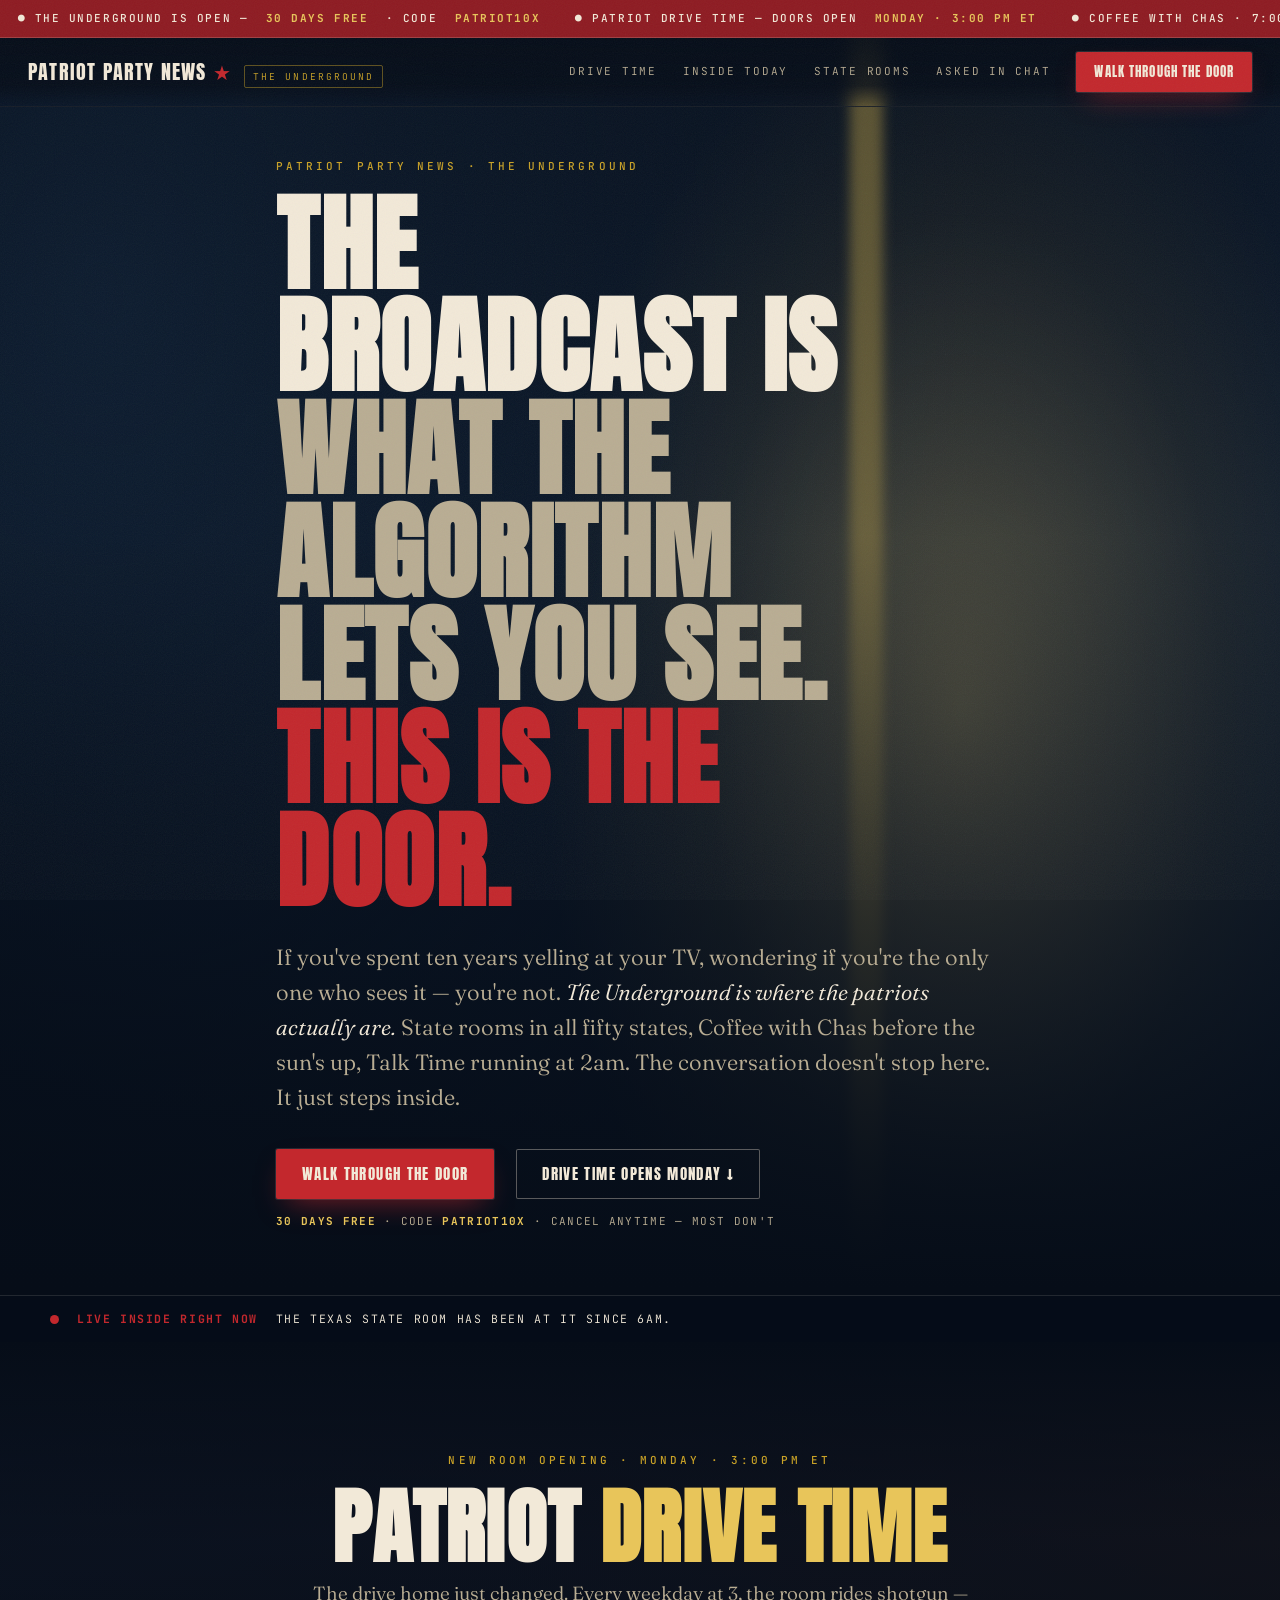
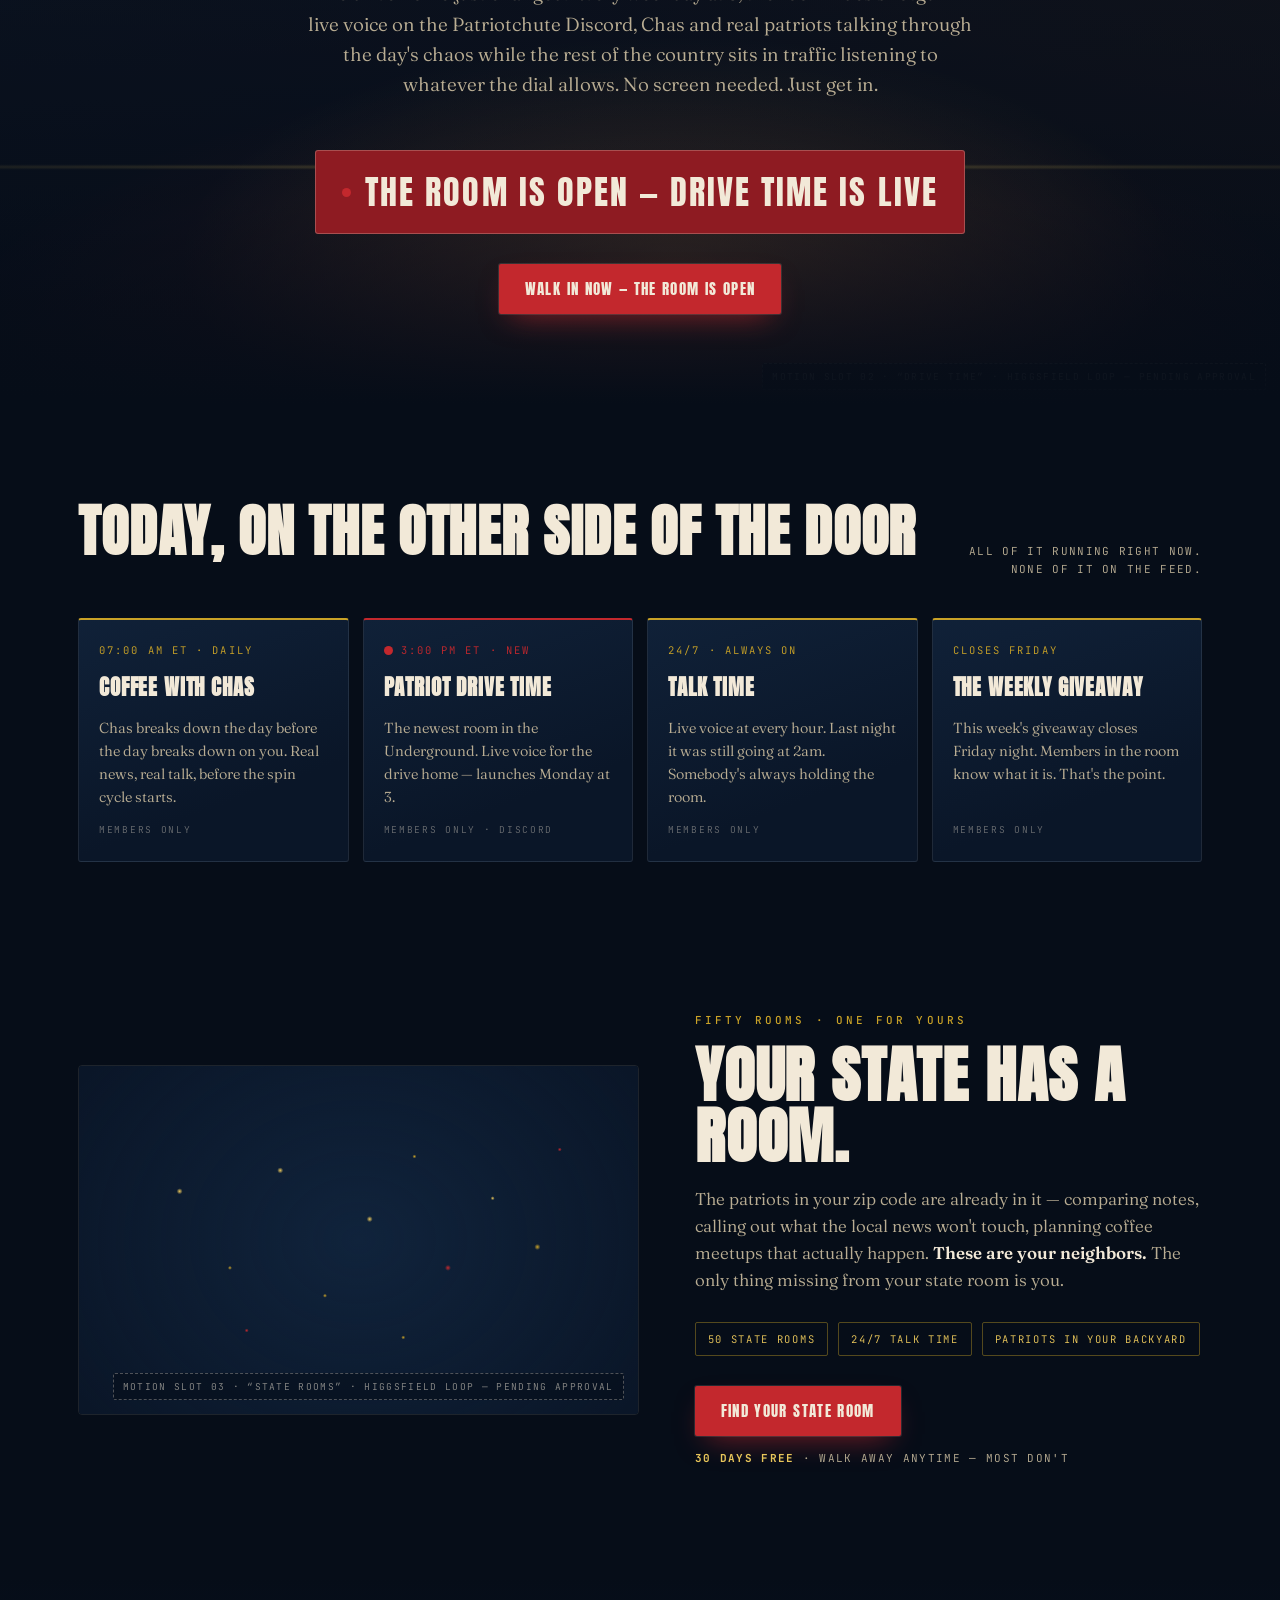
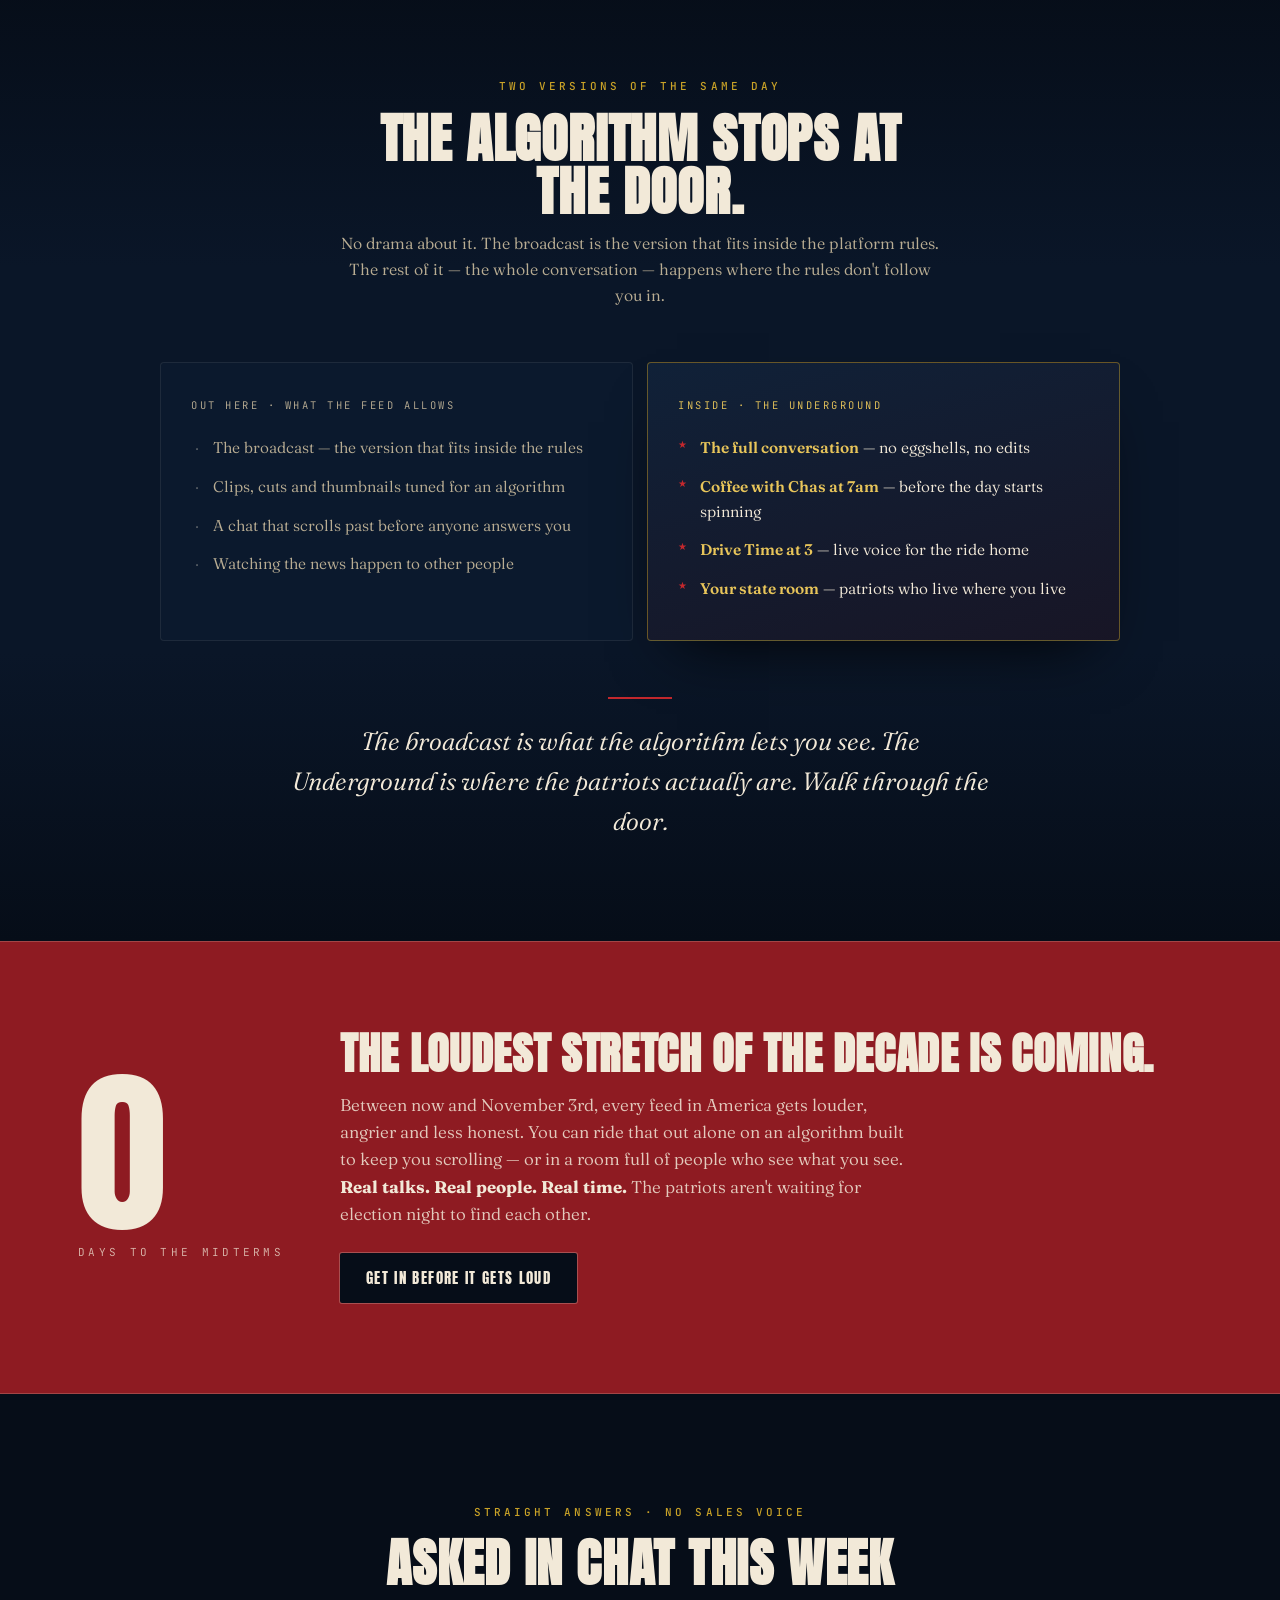
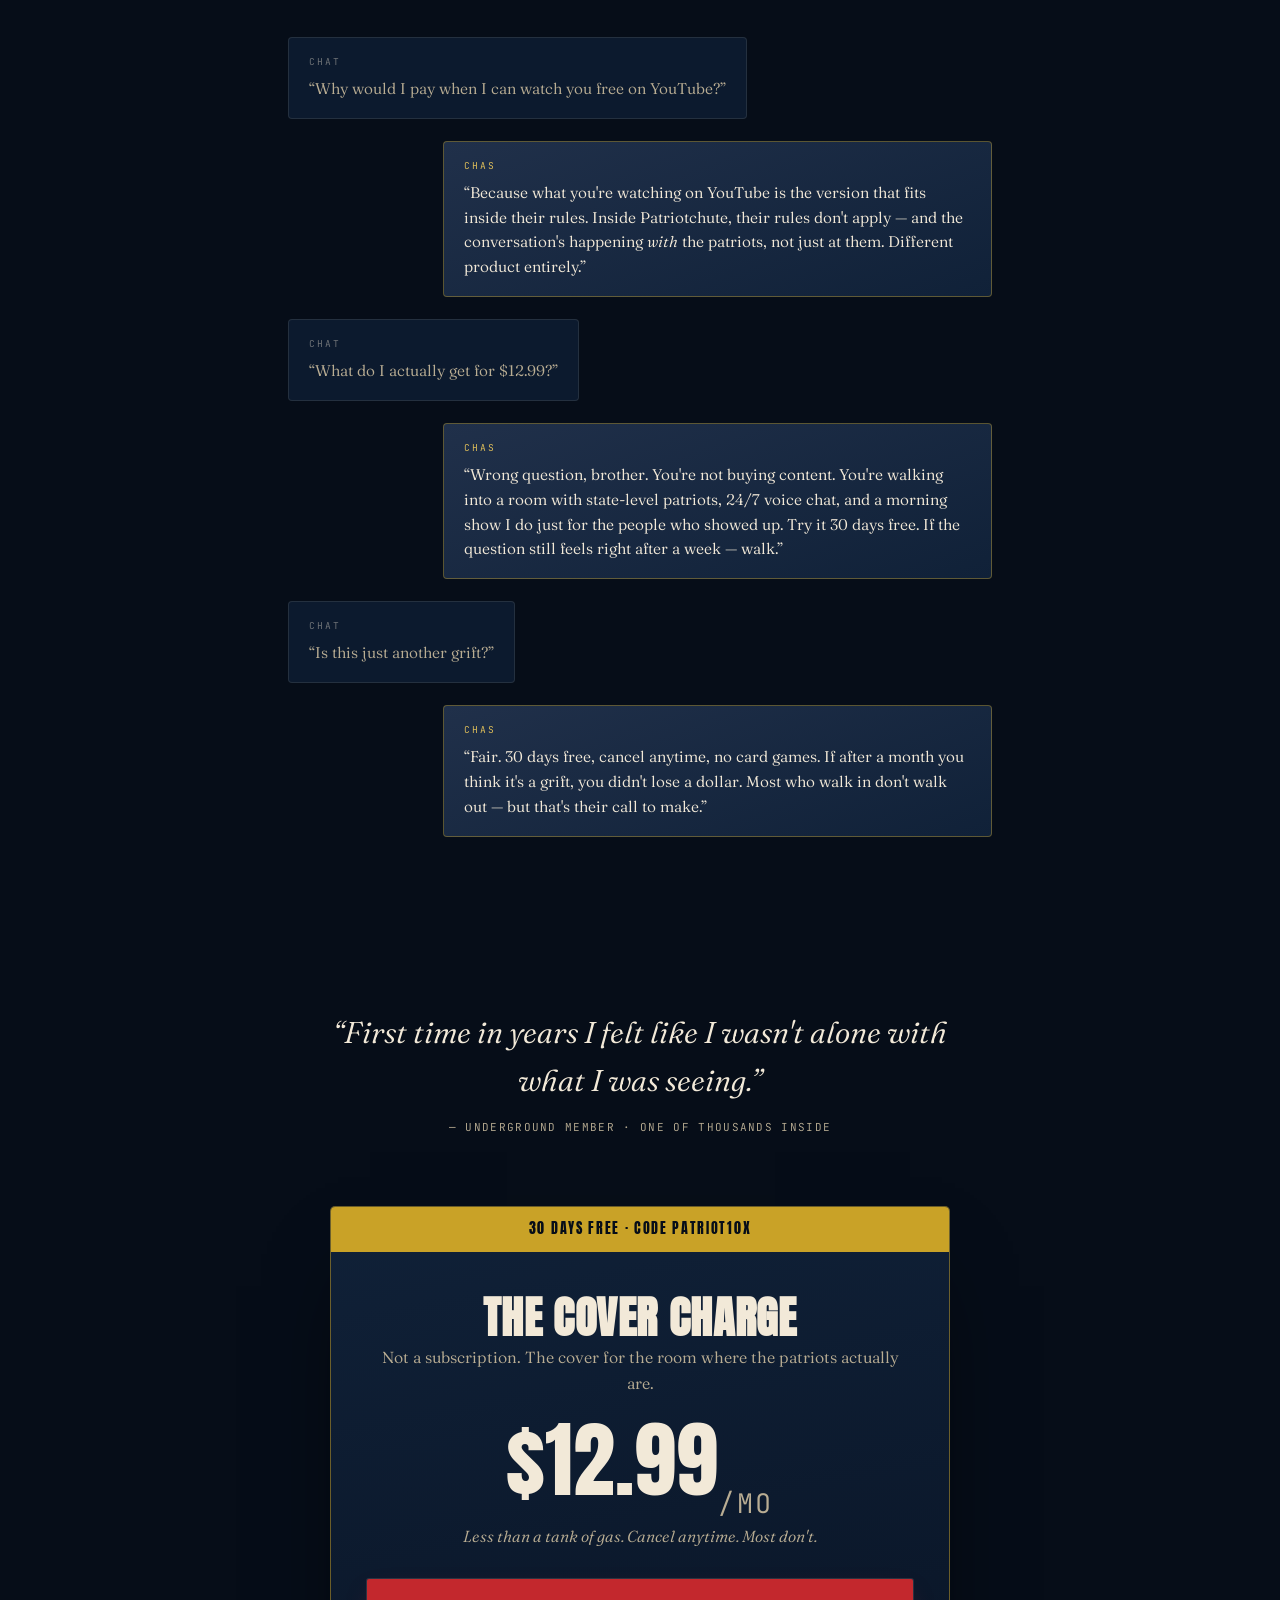
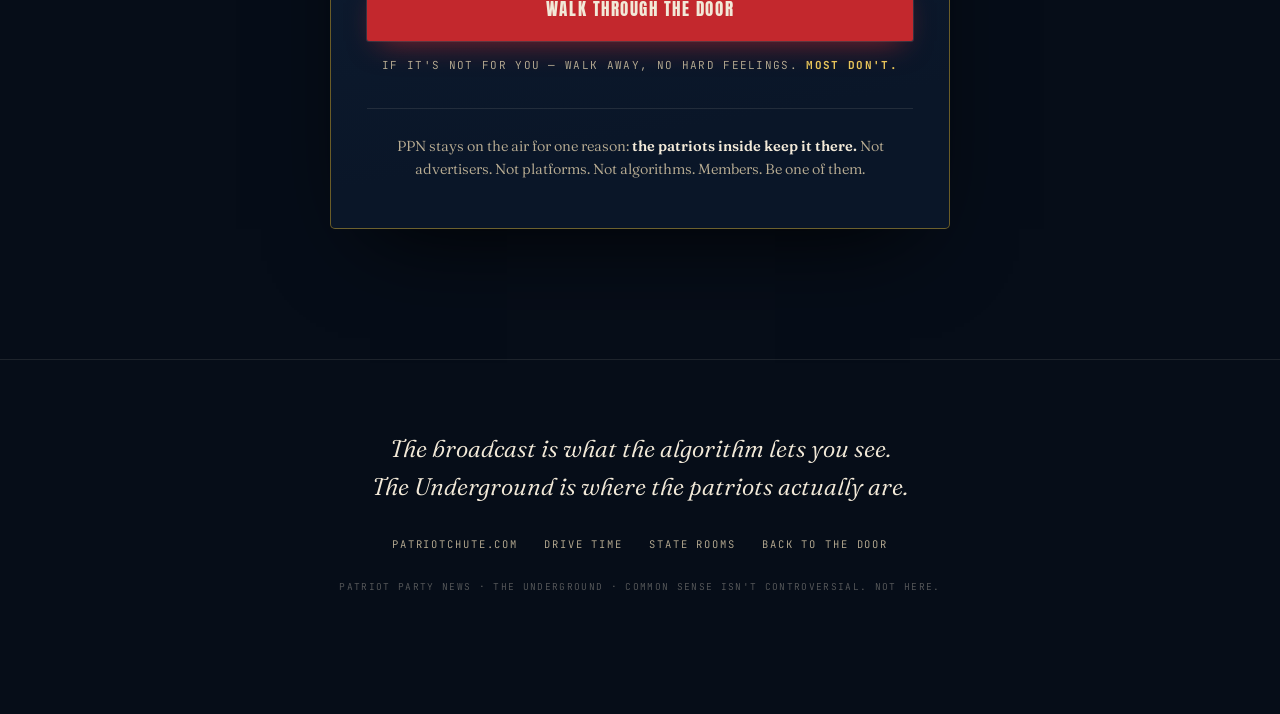
==== index.html @ 44561289 "Add Underground v2 mockup: conversion redesign, Drive Time countdown, motion slots - Single-file sit" ====
<!DOCTYPE html>
<html lang="en">
<head>
<meta charset="UTF-8">
<meta name="viewport" content="width=device-width, initial-scale=1.0">
<title>Patriot Party News — The Underground</title>
<meta name="description" content="The broadcast is what the algorithm lets you see. The Underground is where the patriots actually are. Walk through the door. 30 days free.">
<link rel="preconnect" href="https://fonts.googleapis.com">
<link rel="preconnect" href="https://fonts.gstatic.com" crossorigin>
<link href="https://fonts.googleapis.com/css2?family=Anton&family=Fraunces:ital,opsz,wght@0,9..144,300..700;1,9..144,300..700&family=JetBrains+Mono:wght@400;500;700&display=swap" rel="stylesheet">
<style>
  /* ══════════════════════════════════════════════════════════════
     PPN · THE UNDERGROUND · v2 mockup
     Design system: dark navy / cream / flag red / brass
     Type: Anton (display) · Fraunces (serif) · JetBrains Mono (wire)
     ══════════════════════════════════════════════════════════════ */
  :root{
    --navy-950:#060D18;
    --navy-900:#0A1628;
    --navy-800:#102138;
    --navy-700:#16304F;
    --cream:#F2E9D8;
    --cream-dim:#B9AD93;
    --red:#C3282D;
    --red-deep:#8E1B22;
    --brass:#C9A227;
    --brass-bright:#E8C55A;
    --wire-h: 38px;
  }
  *{margin:0;padding:0;box-sizing:border-box}
  html{scroll-behavior:smooth}
  body{
    background:var(--navy-950);
    color:var(--cream);
    font-family:'Fraunces',Georgia,serif;
    font-weight:340;
    line-height:1.6;
    overflow-x:hidden;
  }
  ::selection{background:var(--red);color:var(--cream)}
  img,video{max-width:100%;display:block}
  a{color:inherit}

  /* film grain over everything */
  body::after{
    content:"";position:fixed;inset:0;pointer-events:none;z-index:9000;opacity:.05;
    background-image:url("data:image/svg+xml,%3Csvg xmlns='http://www.w3.org/2000/svg' width='160' height='160'%3E%3Cfilter id='n'%3E%3CfeTurbulence type='fractalNoise' baseFrequency='0.9' numOctaves='2'/%3E%3C/filter%3E%3Crect width='160' height='160' filter='url(%23n)' opacity='1'/%3E%3C/svg%3E");
  }

  /* ── wire ticker ─────────────────────────────────────────────── */
  .wire{
    position:fixed;top:0;left:0;right:0;height:var(--wire-h);z-index:1000;
    background:var(--red-deep);border-bottom:1px solid rgba(242,233,216,.18);
    display:flex;align-items:center;overflow:hidden;
  }
  .wire__track{
    display:flex;gap:0;white-space:nowrap;
    animation:wire 46s linear infinite;
    font-family:'JetBrains Mono',monospace;font-size:11px;font-weight:500;
    letter-spacing:.14em;text-transform:uppercase;color:var(--cream);
  }
  .wire__track span{padding:0 1.6em;display:inline-flex;align-items:center;gap:1.6em}
  .wire__track b{color:var(--brass-bright);font-weight:700}
  @keyframes wire{from{transform:translateX(0)}to{transform:translateX(-50%)}}

  /* ── header ──────────────────────────────────────────────────── */
  header{
    position:fixed;top:var(--wire-h);left:0;right:0;z-index:990;
    display:flex;align-items:center;justify-content:space-between;
    padding:14px 28px;
    background:linear-gradient(rgba(6,13,24,.92),rgba(6,13,24,.78) 70%,transparent);
    backdrop-filter:blur(6px);-webkit-backdrop-filter:blur(6px);
    border-bottom:1px solid rgba(242,233,216,.07);
  }
  .brand{display:flex;align-items:baseline;gap:12px;text-decoration:none}
  .brand__name{font-family:'Anton',sans-serif;font-size:20px;letter-spacing:.06em;color:var(--cream)}
  .brand__name .star{color:var(--red)}
  .brand__tag{
    font-family:'JetBrains Mono',monospace;font-size:9.5px;letter-spacing:.22em;
    color:var(--brass);text-transform:uppercase;border:1px solid rgba(201,162,39,.45);
    padding:3px 8px;border-radius:2px;
  }
  nav{display:flex;align-items:center;gap:26px}
  nav .navlink{
    font-family:'JetBrains Mono',monospace;font-size:11px;letter-spacing:.16em;
    text-transform:uppercase;color:var(--cream-dim);text-decoration:none;transition:color .2s;
  }
  nav .navlink:hover{color:var(--cream)}
  .btn{
    display:inline-block;text-decoration:none;text-align:center;cursor:pointer;border:0;
    font-family:'Anton',sans-serif;letter-spacing:.09em;text-transform:uppercase;
    background:var(--red);color:var(--cream);
    padding:13px 26px;font-size:15px;border-radius:2px;
    box-shadow:0 0 0 1px rgba(242,233,216,.12), 0 12px 30px -12px rgba(195,40,45,.7);
    transition:transform .18s ease, background .18s ease;
  }
  .btn:hover{transform:translateY(-2px);background:#D5343A}
  .btn--sm{padding:10px 18px;font-size:12.5px}
  .btn--ghost{
    background:transparent;color:var(--cream);
    box-shadow:inset 0 0 0 1px rgba(242,233,216,.35);
  }
  .btn--ghost:hover{background:rgba(242,233,216,.08)}
  @media(max-width:820px){ nav .navlink{display:none} }

  /* ── shared layout ───────────────────────────────────────────── */
  .shell{max-width:1180px;margin:0 auto;padding:0 28px}
  section{position:relative}
  .eyebrow{
    font-family:'JetBrains Mono',monospace;font-size:11px;font-weight:500;
    letter-spacing:.28em;text-transform:uppercase;color:var(--brass);
  }
  .display{
    font-family:'Anton',sans-serif;text-transform:uppercase;line-height:.98;
    letter-spacing:.015em;color:var(--cream);
  }
  .serif-lede{
    font-family:'Fraunces',serif;font-weight:340;color:var(--cream-dim);
  }
  .microline{
    font-family:'JetBrains Mono',monospace;font-size:11px;letter-spacing:.12em;
    text-transform:uppercase;color:var(--cream-dim);
  }
  .microline b{color:var(--brass-bright);font-weight:700}

  .reveal{opacity:0;transform:translateY(26px);transition:opacity .7s ease,transform .7s ease}
  .reveal.is-in{opacity:1;transform:none}

  /* ── motion slots (Higgsfield loops drop in here) ────────────── */
  .motion{
    position:absolute;inset:0;overflow:hidden;background:var(--navy-900);
  }
  .motion__badge{
    position:absolute;right:14px;bottom:14px;z-index:5;
    font-family:'JetBrains Mono',monospace;font-size:9.5px;letter-spacing:.14em;
    text-transform:uppercase;color:rgba(242,233,216,.55);
    border:1px dashed rgba(242,233,216,.3);border-radius:2px;
    padding:5px 9px;background:rgba(6,13,24,.55);
  }
  /* slot 01 — "the door": warm light bleeding through dark */
  .motion--door::before{
    content:"";position:absolute;inset:-20%;
    background:
      radial-gradient(38% 62% at 68% 52%, rgba(232,197,90,.34), transparent 62%),
      radial-gradient(24% 44% at 68% 52%, rgba(242,233,216,.20), transparent 60%),
      radial-gradient(70% 90% at 20% 30%, rgba(22,48,79,.75), transparent 70%),
      linear-gradient(115deg, var(--navy-950) 30%, var(--navy-800) 75%);
    animation:doorGlow 9s ease-in-out infinite alternate;
  }
  .motion--door::after{
    content:"";position:absolute;top:-6%;bottom:-6%;left:66.4%;width:2.6%;
    background:linear-gradient(rgba(232,197,90,.85),rgba(232,197,90,.25) 70%,transparent);
    filter:blur(6px);
    animation:doorSliver 9s ease-in-out infinite alternate;
  }
  @keyframes doorGlow{from{transform:scale(1) translateX(0);opacity:.9}to{transform:scale(1.06) translateX(-1.5%);opacity:1}}
  @keyframes doorSliver{from{opacity:.55}to{opacity:.95}}

  /* slot 02 — "drive time": sunset highway streaks */
  .motion--drive::before{
    content:"";position:absolute;inset:-20%;
    background:
      radial-gradient(60% 50% at 50% 82%, rgba(195,40,45,.30), transparent 65%),
      radial-gradient(46% 40% at 52% 70%, rgba(232,197,90,.30), transparent 60%),
      linear-gradient(rgba(6,13,24,.2), var(--navy-950) 85%),
      linear-gradient(100deg,#1A2740, #223 46%, #402A22 100%);
    animation:driveGlow 11s ease-in-out infinite alternate;
  }
  .motion--drive::after{
    content:"";position:absolute;left:-30%;right:-30%;top:64%;height:2px;
    background:linear-gradient(90deg,transparent,rgba(232,197,90,.85),transparent);
    filter:blur(1px);
    animation:driveLine 5.5s linear infinite;
  }
  @keyframes driveGlow{from{transform:translateX(0)}to{transform:translateX(-2.5%)}}
  @keyframes driveLine{from{transform:translateX(-18%);opacity:.15}45%{opacity:.9}to{transform:translateX(18%);opacity:.15}}

  /* slot 03 — "state rooms": ember map field */
  .motion--map::before{
    content:"";position:absolute;inset:0;
    background:
      radial-gradient(3px 3px at 18% 36%, var(--brass-bright), transparent),
      radial-gradient(2px 2px at 27% 58%, var(--brass), transparent),
      radial-gradient(3px 3px at 36% 30%, var(--brass-bright), transparent),
      radial-gradient(2px 2px at 44% 66%, var(--brass), transparent),
      radial-gradient(3px 3px at 52% 44%, var(--brass-bright), transparent),
      radial-gradient(2px 2px at 60% 26%, var(--brass), transparent),
      radial-gradient(3px 3px at 66% 58%, var(--red), transparent),
      radial-gradient(2px 2px at 74% 38%, var(--brass-bright), transparent),
      radial-gradient(3px 3px at 82% 52%, var(--brass), transparent),
      radial-gradient(2px 2px at 30% 76%, var(--red), transparent),
      radial-gradient(2px 2px at 58% 78%, var(--brass), transparent),
      radial-gradient(2px 2px at 86% 24%, var(--red), transparent),
      radial-gradient(60% 80% at 50% 50%, rgba(22,48,79,.5), transparent),
      var(--navy-900);
    animation:emberPulse 6s ease-in-out infinite alternate;
  }
  @keyframes emberPulse{from{opacity:.65;transform:scale(1)}to{opacity:1;transform:scale(1.025)}}

  /*  When the Higgsfield loops are approved & generated, drop them in as:
      <video class="motion__video" autoplay muted loop playsinline
             poster="assets/slot-01-poster.jpg" src="assets/slot-01-door.mp4"></video>
      inside the .motion element — the CSS below makes it cover the slot.   */
  .motion__video{position:absolute;inset:0;width:100%;height:100%;object-fit:cover}

  /* ── hero ────────────────────────────────────────────────────── */
  .hero{
    min-height:100svh;display:flex;flex-direction:column;justify-content:flex-end;
    padding-top:calc(var(--wire-h) + 120px);
  }
  .hero .motion{z-index:0}
  .hero__scrim{
    position:absolute;inset:0;z-index:1;
    background:linear-gradient(rgba(6,13,24,.55), rgba(6,13,24,.35) 40%, var(--navy-950) 96%);
  }
  .hero__content{position:relative;z-index:2;padding-bottom:64px}
  .hero h1{font-size:clamp(44px, 8.2vw, 118px);max-width:12ch}
  .hero h1 .dim{color:var(--cream-dim)}
  .hero h1 .red{color:var(--red)}
  .hero__lede{font-size:clamp(17px,2vw,22px);max-width:52ch;margin:26px 0 34px}
  .hero__lede em{color:var(--cream);font-style:italic}
  .hero__cta{display:flex;align-items:center;gap:22px;flex-wrap:wrap}
  .hero__walkaway{margin-top:14px}

  .liveblock{
    position:relative;z-index:2;border-top:1px solid rgba(242,233,216,.12);
    background:rgba(6,13,24,.6);
  }
  .liveblock__inner{
    display:flex;align-items:center;gap:18px;padding:14px 0;
    font-family:'JetBrains Mono',monospace;font-size:11.5px;letter-spacing:.14em;text-transform:uppercase;
  }
  .livedot{width:9px;height:9px;border-radius:50%;background:var(--red);box-shadow:0 0 0 0 rgba(195,40,45,.6);animation:pulse 1.8s infinite}
  @keyframes pulse{0%{box-shadow:0 0 0 0 rgba(195,40,45,.55)}70%{box-shadow:0 0 0 11px rgba(195,40,45,0)}100%{box-shadow:0 0 0 0 rgba(195,40,45,0)}}
  .liveblock__label{color:var(--red);font-weight:700}
  #live-rotator{color:var(--cream);transition:opacity .4s}

  /* ── drive time launch ───────────────────────────────────────── */
  .drive{padding:110px 0 90px;overflow:hidden}
  .drive .motion{opacity:.6}
  .drive__scrim{position:absolute;inset:0;background:linear-gradient(var(--navy-950), rgba(6,13,24,.25) 30%, rgba(6,13,24,.25) 70%, var(--navy-950))}
  .drive__inner{position:relative;z-index:2;text-align:center}
  .drive h2{font-size:clamp(40px,6.4vw,86px);margin:18px 0 10px}
  .drive h2 .brass{color:var(--brass-bright)}
  .drive__lede{max-width:56ch;margin:0 auto 44px;font-size:clamp(16px,1.8vw,19px)}
  .countdown{display:flex;justify-content:center;gap:clamp(10px,2.4vw,26px);margin-bottom:16px}
  .countdown__cell{
    min-width:clamp(74px,11vw,132px);padding:18px 8px 14px;border-radius:3px;
    background:rgba(16,33,56,.72);border:1px solid rgba(201,162,39,.28);
    box-shadow:0 18px 40px -18px rgba(0,0,0,.8);
  }
  .countdown__num{
    font-family:'Anton',sans-serif;font-size:clamp(34px,5.6vw,66px);line-height:1;color:var(--cream);
    font-variant-numeric:tabular-nums;
  }
  .countdown__unit{margin-top:8px;font-family:'JetBrains Mono',monospace;font-size:10px;letter-spacing:.26em;text-transform:uppercase;color:var(--brass)}
  .drive__doorline{margin:18px 0 30px}
  .drive--live .countdown, .drive--live .drive__doorline{display:none}
  .drive__livebanner{display:none}
  .drive--live .drive__livebanner{
    display:inline-flex;align-items:center;gap:14px;margin:6px 0 30px;
    font-family:'Anton',sans-serif;font-size:clamp(22px,3vw,34px);letter-spacing:.06em;text-transform:uppercase;
    color:var(--cream);background:var(--red-deep);border:1px solid rgba(242,233,216,.25);
    padding:14px 26px;border-radius:3px;
  }

  /* ── inside tonight / program wire ───────────────────────────── */
  .inside{padding:100px 0 40px}
  .sectionhead{display:flex;align-items:baseline;justify-content:space-between;gap:20px;margin-bottom:40px;flex-wrap:wrap}
  .sectionhead h2{font-size:clamp(30px,4.6vw,56px)}
  .sectionhead .microline{max-width:34ch;text-align:right}
  .cards{display:grid;grid-template-columns:repeat(4,1fr);gap:14px}
  @media(max-width:960px){.cards{grid-template-columns:repeat(2,1fr)}}
  @media(max-width:560px){.cards{grid-template-columns:1fr}}
  .card{
    background:linear-gradient(160deg, var(--navy-800), var(--navy-900) 70%);
    border:1px solid rgba(242,233,216,.09);border-top:2px solid var(--brass);
    border-radius:3px;padding:22px 20px 24px;display:flex;flex-direction:column;gap:12px;
    transition:transform .2s ease, border-color .2s ease;
  }
  .card:hover{transform:translateY(-4px);border-color:rgba(201,162,39,.5)}
  .card--live{border-top-color:var(--red)}
  .card__time{font-family:'JetBrains Mono',monospace;font-size:10.5px;letter-spacing:.2em;text-transform:uppercase;color:var(--brass);display:flex;align-items:center;gap:8px}
  .card--live .card__time{color:var(--red)}
  .card__title{font-family:'Anton',sans-serif;font-size:21px;letter-spacing:.04em;text-transform:uppercase}
  .card__copy{font-size:14.5px;color:var(--cream-dim);flex:1}
  .card__tag{font-family:'JetBrains Mono',monospace;font-size:9.5px;letter-spacing:.18em;text-transform:uppercase;color:rgba(242,233,216,.4)}

  /* ── state rooms ─────────────────────────────────────────────── */
  .states{padding:110px 0}
  .states__grid{display:grid;grid-template-columns:1.05fr .95fr;gap:56px;align-items:center}
  @media(max-width:900px){.states__grid{grid-template-columns:1fr}}
  .states__visual{position:relative;aspect-ratio:16/10;border-radius:4px;overflow:hidden;border:1px solid rgba(242,233,216,.1)}
  .states h2{font-size:clamp(34px,5vw,62px);margin:16px 0 18px}
  .states__copy{color:var(--cream-dim);font-size:17px;max-width:46ch}
  .states__copy strong{color:var(--cream);font-weight:600}
  .chips{display:flex;gap:10px;flex-wrap:wrap;margin:28px 0 30px}
  .chip{
    font-family:'JetBrains Mono',monospace;font-size:10.5px;letter-spacing:.16em;text-transform:uppercase;
    color:var(--brass-bright);border:1px solid rgba(201,162,39,.4);border-radius:2px;padding:8px 12px;
  }

  /* ── algorithm split ─────────────────────────────────────────── */
  .algo{padding:100px 0;background:linear-gradient(var(--navy-950), var(--navy-900) 30%, var(--navy-900) 70%, var(--navy-950))}
  .algo__intro{text-align:center;max-width:60ch;margin:0 auto 54px}
  .algo__intro h2{font-size:clamp(30px,4.6vw,54px);margin:16px 0 14px}
  .split{display:grid;grid-template-columns:1fr 1fr;gap:14px;max-width:960px;margin:0 auto}
  @media(max-width:760px){.split{grid-template-columns:1fr}}
  .split__col{border-radius:4px;padding:34px 30px 38px}
  .split__col--out{background:rgba(16,33,56,.35);border:1px solid rgba(242,233,216,.08)}
  .split__col--in{background:linear-gradient(165deg, var(--navy-800), #1A1220 130%);border:1px solid rgba(201,162,39,.45);box-shadow:0 30px 60px -30px rgba(0,0,0,.9)}
  .split__label{font-family:'JetBrains Mono',monospace;font-size:10.5px;letter-spacing:.24em;text-transform:uppercase;margin-bottom:22px}
  .split__col--out .split__label{color:var(--cream-dim)}
  .split__col--in .split__label{color:var(--brass-bright)}
  .split ul{list-style:none;display:flex;flex-direction:column;gap:14px}
  .split li{padding-left:22px;position:relative;font-size:15.5px}
  .split__col--out li{color:var(--cream-dim)}
  .split__col--out li::before{content:"·";position:absolute;left:4px;color:rgba(242,233,216,.35)}
  .split__col--in li{color:var(--cream)}
  .split__col--in li::before{content:"★";position:absolute;left:0;top:1px;font-size:10px;color:var(--red)}
  .split__col--in li b{color:var(--brass-bright);font-weight:600}
  .algo__master{
    text-align:center;margin:56px auto 0;max-width:44ch;
    font-family:'Fraunces',serif;font-style:italic;font-size:clamp(19px,2.4vw,25px);color:var(--cream);
  }
  .algo__master .rule{display:block;width:64px;height:2px;background:var(--red);margin:0 auto 22px}

  /* ── midterms band ───────────────────────────────────────────── */
  .midterms{
    padding:90px 0;background:var(--red-deep);
    border-top:1px solid rgba(242,233,216,.2);border-bottom:1px solid rgba(242,233,216,.2);
  }
  .midterms__grid{display:grid;grid-template-columns:auto 1fr;gap:56px;align-items:center}
  @media(max-width:820px){.midterms__grid{grid-template-columns:1fr;gap:30px}}
  .midterms__num{font-family:'Anton',sans-serif;font-size:clamp(90px,14vw,190px);line-height:.9;color:var(--cream)}
  .midterms__numlabel{font-family:'JetBrains Mono',monospace;font-size:11px;letter-spacing:.3em;text-transform:uppercase;color:rgba(242,233,216,.75);margin-top:10px}
  .midterms h2{font-size:clamp(26px,3.6vw,44px);margin-bottom:16px}
  .midterms p{color:rgba(242,233,216,.85);max-width:52ch;font-size:17px}
  .midterms p strong{color:var(--cream)}
  .midterms .btn{background:var(--navy-950);box-shadow:0 0 0 1px rgba(242,233,216,.25);margin-top:26px}
  .midterms .btn:hover{background:var(--navy-800)}

  /* ── chat objections ─────────────────────────────────────────── */
  .chat{padding:110px 0 90px}
  .chat__wrap{max-width:760px;margin:0 auto}
  .chat__head{text-align:center;margin-bottom:48px}
  .chat__head h2{font-size:clamp(30px,4.4vw,52px);margin-top:16px}
  .msg{display:flex;margin-bottom:22px}
  .msg--q{justify-content:flex-start}
  .msg--a{justify-content:flex-end}
  .msg__bubble{max-width:78%;padding:16px 20px;border-radius:4px;font-size:15.5px}
  .msg--q .msg__bubble{background:rgba(16,33,56,.7);border:1px solid rgba(242,233,216,.1);color:var(--cream-dim)}
  .msg--a .msg__bubble{background:linear-gradient(160deg,#20304A,var(--navy-800));border:1px solid rgba(201,162,39,.4);color:var(--cream)}
  .msg__who{font-family:'JetBrains Mono',monospace;font-size:9.5px;letter-spacing:.2em;text-transform:uppercase;margin-bottom:8px;display:block}
  .msg--q .msg__who{color:rgba(242,233,216,.45)}
  .msg--a .msg__who{color:var(--brass-bright)}

  /* ── close / cover charge ────────────────────────────────────── */
  .close{padding:60px 0 130px;text-align:center}
  .close__quote{
    font-family:'Fraunces',serif;font-style:italic;font-size:clamp(20px,2.8vw,30px);
    max-width:34ch;margin:0 auto 14px;color:var(--cream);
  }
  .close__attr{margin-bottom:70px;color:var(--cream-dim)}
  .pricecard{
    max-width:620px;margin:0 auto;border-radius:5px;overflow:hidden;
    background:linear-gradient(170deg, var(--navy-800), var(--navy-900) 80%);
    border:1px solid rgba(201,162,39,.5);box-shadow:0 40px 90px -40px rgba(0,0,0,.95);
  }
  .pricecard__banner{
    background:var(--brass);color:var(--navy-950);
    font-family:'Anton',sans-serif;letter-spacing:.12em;text-transform:uppercase;font-size:14px;
    padding:11px;
  }
  .pricecard__body{padding:44px 36px 46px}
  .pricecard h2{font-size:clamp(28px,4vw,44px);margin-bottom:6px}
  .pricecard__price{font-family:'Anton',sans-serif;font-size:clamp(52px,7vw,84px);line-height:1;color:var(--cream);margin:22px 0 6px}
  .pricecard__price sub{font-size:.32em;color:var(--cream-dim);font-family:'JetBrains Mono',monospace;letter-spacing:.1em}
  .pricecard__gas{color:var(--cream-dim);font-style:italic;margin-bottom:30px}
  .pricecard .btn{width:100%;font-size:17px;padding:17px}
  .pricecard__walkaway{margin-top:16px}
  .pricecard__powered{margin-top:34px;padding-top:26px;border-top:1px solid rgba(242,233,216,.1);color:var(--cream-dim);font-size:14.5px}
  .pricecard__powered b{color:var(--cream);font-weight:600}

  /* ── footer ──────────────────────────────────────────────────── */
  footer{border-top:1px solid rgba(242,233,216,.1);padding:70px 0 120px;text-align:center}
  .footer__master{
    font-family:'Fraunces',serif;font-style:italic;font-size:clamp(18px,2.2vw,24px);
    max-width:40ch;margin:0 auto 30px;color:var(--cream);
  }
  .footer__links{display:flex;justify-content:center;gap:26px;flex-wrap:wrap;margin-bottom:26px}
  .footer__links a{font-family:'JetBrains Mono',monospace;font-size:10.5px;letter-spacing:.18em;text-transform:uppercase;color:var(--cream-dim);text-decoration:none}
  .footer__links a:hover{color:var(--cream)}
  .footer__fine{font-family:'JetBrains Mono',monospace;font-size:9.5px;letter-spacing:.14em;text-transform:uppercase;color:rgba(242,233,216,.35)}

  /* ── sticky mobile CTA ───────────────────────────────────────── */
  .stickycta{
    position:fixed;left:0;right:0;bottom:0;z-index:980;padding:12px 16px calc(12px + env(safe-area-inset-bottom));
    background:rgba(6,13,24,.9);backdrop-filter:blur(8px);-webkit-backdrop-filter:blur(8px);
    border-top:1px solid rgba(242,233,216,.14);display:none;
  }
  .stickycta .btn{width:100%;font-size:14px}
  @media(max-width:820px){.stickycta{display:block}}

  @media (prefers-reduced-motion: reduce){
    *,*::before,*::after{animation-duration:.01ms !important;animation-iteration-count:1 !important;transition-duration:.01ms !important}
    html{scroll-behavior:auto}
  }
</style>
</head>
<body>

<!-- ══ WIRE TICKER ══ -->
<div class="wire" aria-hidden="true">
  <div class="wire__track" id="wire-track">
    <span>● THE UNDERGROUND IS OPEN — <b>30 DAYS FREE</b> · CODE <b>PATRIOT10X</b></span>
    <span>● PATRIOT DRIVE TIME — DOORS OPEN <b>MONDAY · 3:00 PM ET</b></span>
    <span>● COFFEE WITH CHAS · 7:00 AM ET · MEMBERS ONLY</span>
    <span>● COMMON SENSE ISN'T CONTROVERSIAL. NOT HERE.</span>
    <span>● 50 STATE ROOMS · 24/7 TALK TIME · PATRIOTS INSIDE RIGHT NOW</span>
  </div>
</div>

<!-- ══ HEADER ══ -->
<header>
  <a class="brand" href="#top">
    <span class="brand__name">PATRIOT PARTY NEWS<span class="star"> ★</span></span>
    <span class="brand__tag">The Underground</span>
  </a>
  <nav>
    <a class="navlink" href="#drive-time">Drive Time</a>
    <a class="navlink" href="#inside">Inside Today</a>
    <a class="navlink" href="#state-rooms">State Rooms</a>
    <a class="navlink" href="#asked-in-chat">Asked In Chat</a>
    <a class="btn btn--sm" href="https://join.patriotchute.com/" target="_blank" rel="noopener">Walk Through The Door</a>
  </nav>
</header>

<!-- ══ HERO · MOTION SLOT 01 ══ -->
<section class="hero" id="top">
  <div class="motion motion--door" aria-hidden="true">
    <!-- HIGGSFIELD SLOT 01 · "THE DOOR" · video drops in here once approved:
    <video class="motion__video" autoplay muted loop playsinline poster="assets/slot-01-poster.jpg" src="assets/slot-01-door.mp4"></video>
    -->
    <span class="motion__badge">Motion slot 01 · “The Door” · Higgsfield loop — pending approval</span>
  </div>
  <div class="hero__scrim" aria-hidden="true"></div>

  <div class="shell hero__content">
    <p class="eyebrow reveal">Patriot Party News · The Underground</p>
    <h1 class="display reveal" style="margin-top:18px">
      The broadcast is <span class="dim">what the algorithm lets you see.</span>
      <span class="red">This is the door.</span>
    </h1>
    <p class="serif-lede hero__lede reveal">
      If you've spent ten years yelling at your TV, wondering if you're the only one who sees it —
      you're not. <em>The Underground is where the patriots actually are.</em> State rooms in all fifty states,
      Coffee with Chas before the sun's up, Talk Time running at 2am. The conversation doesn't stop here.
      It just steps inside.
    </p>
    <div class="hero__cta reveal">
      <a class="btn" href="https://join.patriotchute.com/" target="_blank" rel="noopener">Walk Through The Door</a>
      <a class="btn btn--ghost" href="#drive-time">Drive Time opens Monday ↓</a>
    </div>
    <p class="microline hero__walkaway reveal"><b>30 days free</b> · code <b>PATRIOT10X</b> · cancel anytime — most don't</p>
  </div>

  <div class="liveblock">
    <div class="shell liveblock__inner">
      <span class="livedot" aria-hidden="true"></span>
      <span class="liveblock__label">Live inside right now</span>
      <span id="live-rotator">The Texas state room has been at it since 6am.</span>
    </div>
  </div>
</section>

<!-- ══ DRIVE TIME LAUNCH · COUNTDOWN · MOTION SLOT 02 ══ -->
<section class="drive" id="drive-time">
  <div class="motion motion--drive" aria-hidden="true">
    <!-- HIGGSFIELD SLOT 02 · "DRIVE TIME" · video drops in here once approved:
    <video class="motion__video" autoplay muted loop playsinline poster="assets/slot-02-poster.jpg" src="assets/slot-02-drive.mp4"></video>
    -->
    <span class="motion__badge">Motion slot 02 · “Drive Time” · Higgsfield loop — pending approval</span>
  </div>
  <div class="drive__scrim" aria-hidden="true"></div>

  <div class="shell drive__inner">
    <p class="eyebrow reveal">New room opening · Monday · 3:00 PM ET</p>
    <h2 class="display reveal">Patriot <span class="brass">Drive Time</span></h2>
    <p class="serif-lede drive__lede reveal">
      The drive home just changed. Every weekday at 3, the room rides shotgun —
      live voice on the Patriotchute Discord, Chas and real patriots talking through the day's chaos
      while the rest of the country sits in traffic listening to whatever the dial allows.
      No screen needed. Just get in.
    </p>

    <div class="countdown reveal" id="countdown" role="timer" aria-label="Countdown to Patriot Drive Time launch">
      <div class="countdown__cell"><div class="countdown__num" id="cd-days">--</div><div class="countdown__unit">Days</div></div>
      <div class="countdown__cell"><div class="countdown__num" id="cd-hours">--</div><div class="countdown__unit">Hours</div></div>
      <div class="countdown__cell"><div class="countdown__num" id="cd-mins">--</div><div class="countdown__unit">Minutes</div></div>
      <div class="countdown__cell"><div class="countdown__num" id="cd-secs">--</div><div class="countdown__unit">Seconds</div></div>
    </div>
    <p class="microline drive__doorline reveal">Doors open Monday at 3:00 PM ET — members walk straight in.</p>

    <div class="drive__livebanner"><span class="livedot" aria-hidden="true"></span> The room is open — Drive Time is live</div>

    <div class="reveal">
      <a class="btn" href="https://join.patriotchute.com/" target="_blank" rel="noopener" id="drive-cta">Be Inside When It Opens</a>
    </div>
  </div>
</section>

<!-- ══ INSIDE TODAY ══ -->
<section class="inside" id="inside">
  <div class="shell">
    <div class="sectionhead reveal">
      <h2 class="display">Today, on the other side of the door</h2>
      <p class="microline">All of it running right now. None of it on the feed.</p>
    </div>
    <div class="cards">
      <article class="card reveal">
        <span class="card__time">07:00 AM ET · Daily</span>
        <h3 class="card__title">Coffee With Chas</h3>
        <p class="card__copy">Chas breaks down the day before the day breaks down on you. Real news, real talk, before the spin cycle starts.</p>
        <span class="card__tag">Members only</span>
      </article>
      <article class="card card--live reveal">
        <span class="card__time"><span class="livedot"></span> 3:00 PM ET · New</span>
        <h3 class="card__title">Patriot Drive Time</h3>
        <p class="card__copy">The newest room in the Underground. Live voice for the drive home — launches Monday at 3.</p>
        <span class="card__tag">Members only · Discord</span>
      </article>
      <article class="card reveal">
        <span class="card__time">24/7 · Always on</span>
        <h3 class="card__title">Talk Time</h3>
        <p class="card__copy">Live voice at every hour. Last night it was still going at 2am. Somebody's always holding the room.</p>
        <span class="card__tag">Members only</span>
      </article>
      <article class="card reveal">
        <span class="card__time">Closes Friday</span>
        <h3 class="card__title">The Weekly Giveaway</h3>
        <p class="card__copy">This week's giveaway closes Friday night. Members in the room know what it is. That's the point.</p>
        <span class="card__tag">Members only</span>
      </article>
    </div>
  </div>
</section>

<!-- ══ STATE ROOMS · MOTION SLOT 03 ══ -->
<section class="states" id="state-rooms">
  <div class="shell states__grid">
    <div class="states__visual reveal">
      <div class="motion motion--map" aria-hidden="true">
        <!-- HIGGSFIELD SLOT 03 · "STATE ROOMS" · video drops in here once approved:
        <video class="motion__video" autoplay muted loop playsinline poster="assets/slot-03-poster.jpg" src="assets/slot-03-map.mp4"></video>
        -->
        <span class="motion__badge">Motion slot 03 · “State Rooms” · Higgsfield loop — pending approval</span>
      </div>
    </div>
    <div>
      <p class="eyebrow reveal">Fifty rooms · one for yours</p>
      <h2 class="display reveal">Your state has a room.</h2>
      <p class="states__copy reveal">
        The patriots in your zip code are already in it — comparing notes, calling out what the local news
        won't touch, planning coffee meetups that actually happen. <strong>These are your neighbors.</strong>
        The only thing missing from your state room is you.
      </p>
      <div class="chips reveal">
        <span class="chip">50 State Rooms</span>
        <span class="chip">24/7 Talk Time</span>
        <span class="chip">Patriots In Your Backyard</span>
      </div>
      <div class="reveal">
        <a class="btn" href="https://join.patriotchute.com/" target="_blank" rel="noopener">Find Your State Room</a>
        <p class="microline" style="margin-top:14px"><b>30 days free</b> · walk away anytime — most don't</p>
      </div>
    </div>
  </div>
</section>

<!-- ══ THE ALGORITHM SPLIT ══ -->
<section class="algo">
  <div class="shell">
    <div class="algo__intro reveal">
      <p class="eyebrow">Two versions of the same day</p>
      <h2 class="display">The algorithm stops at the door.</h2>
      <p class="serif-lede">No drama about it. The broadcast is the version that fits inside the platform rules. The rest of it — the whole conversation — happens where the rules don't follow you in.</p>
    </div>
    <div class="split">
      <div class="split__col split__col--out reveal">
        <p class="split__label">Out here · what the feed allows</p>
        <ul>
          <li>The broadcast — the version that fits inside the rules</li>
          <li>Clips, cuts and thumbnails tuned for an algorithm</li>
          <li>A chat that scrolls past before anyone answers you</li>
          <li>Watching the news happen to other people</li>
        </ul>
      </div>
      <div class="split__col split__col--in reveal">
        <p class="split__label">Inside · the Underground</p>
        <ul>
          <li><b>The full conversation</b> — no eggshells, no edits</li>
          <li><b>Coffee with Chas at 7am</b> — before the day starts spinning</li>
          <li><b>Drive Time at 3</b> — live voice for the ride home</li>
          <li><b>Your state room</b> — patriots who live where you live</li>
        </ul>
      </div>
    </div>
    <p class="algo__master reveal">
      <span class="rule" aria-hidden="true"></span>
      The broadcast is what the algorithm lets you see. The Underground is where the patriots actually are.
      Walk through the door.
    </p>
  </div>
</section>

<!-- ══ MIDTERMS BAND ══ -->
<section class="midterms">
  <div class="shell midterms__grid">
    <div class="reveal">
      <div class="midterms__num" id="midterm-days">—</div>
      <div class="midterms__numlabel">Days to the midterms</div>
    </div>
    <div class="reveal">
      <h2 class="display">The loudest stretch of the decade is coming.</h2>
      <p>
        Between now and November 3rd, every feed in America gets louder, angrier and less honest.
        You can ride that out alone on an algorithm built to keep you scrolling — or in a room full of
        people who see what you see. <strong>Real talks. Real people. Real time.</strong>
        The patriots aren't waiting for election night to find each other.
      </p>
      <a class="btn" href="https://join.patriotchute.com/" target="_blank" rel="noopener">Get In Before It Gets Loud</a>
    </div>
  </div>
</section>

<!-- ══ ASKED IN CHAT ══ -->
<section class="chat" id="asked-in-chat">
  <div class="shell chat__wrap">
    <div class="chat__head reveal">
      <p class="eyebrow">Straight answers · no sales voice</p>
      <h2 class="display">Asked in chat this week</h2>
    </div>

    <div class="msg msg--q reveal"><div class="msg__bubble"><span class="msg__who">Chat</span>“Why would I pay when I can watch you free on YouTube?”</div></div>
    <div class="msg msg--a reveal"><div class="msg__bubble"><span class="msg__who">Chas</span>“Because what you're watching on YouTube is the version that fits inside their rules. Inside Patriotchute, their rules don't apply — and the conversation's happening <i>with</i> the patriots, not just at them. Different product entirely.”</div></div>

    <div class="msg msg--q reveal"><div class="msg__bubble"><span class="msg__who">Chat</span>“What do I actually get for $12.99?”</div></div>
    <div class="msg msg--a reveal"><div class="msg__bubble"><span class="msg__who">Chas</span>“Wrong question, brother. You're not buying content. You're walking into a room with state-level patriots, 24/7 voice chat, and a morning show I do just for the people who showed up. Try it 30 days free. If the question still feels right after a week — walk.”</div></div>

    <div class="msg msg--q reveal"><div class="msg__bubble"><span class="msg__who">Chat</span>“Is this just another grift?”</div></div>
    <div class="msg msg--a reveal"><div class="msg__bubble"><span class="msg__who">Chas</span>“Fair. 30 days free, cancel anytime, no card games. If after a month you think it's a grift, you didn't lose a dollar. Most who walk in don't walk out — but that's their call to make.”</div></div>
  </div>
</section>

<!-- ══ CLOSE / COVER CHARGE ══ -->
<section class="close">
  <div class="shell">
    <p class="close__quote reveal">“First time in years I felt like I wasn't alone with what I was seeing.”</p>
    <p class="microline close__attr reveal">— Underground member · one of thousands inside</p>

    <div class="pricecard reveal">
      <div class="pricecard__banner">30 days free · code PATRIOT10X</div>
      <div class="pricecard__body">
        <h2 class="display">The cover charge</h2>
        <p class="serif-lede">Not a subscription. The cover for the room where the patriots actually are.</p>
        <div class="pricecard__price">$12.99<sub>/MO</sub></div>
        <p class="pricecard__gas">Less than a tank of gas. Cancel anytime. Most don't.</p>
        <a class="btn" href="https://join.patriotchute.com/" target="_blank" rel="noopener">Walk Through The Door</a>
        <p class="microline pricecard__walkaway">If it's not for you — walk away, no hard feelings. <b>Most don't.</b></p>
        <p class="pricecard__powered">PPN stays on the air for one reason: <b>the patriots inside keep it there.</b> Not advertisers. Not platforms. Not algorithms. Members. Be one of them.</p>
      </div>
    </div>
  </div>
</section>

<!-- ══ FOOTER ══ -->
<footer>
  <div class="shell">
    <p class="footer__master reveal">The broadcast is what the algorithm lets you see.<br>The Underground is where the patriots actually are.</p>
    <div class="footer__links reveal">
      <a href="https://join.patriotchute.com/" target="_blank" rel="noopener">Patriotchute.com</a>
      <a href="#drive-time">Drive Time</a>
      <a href="#state-rooms">State Rooms</a>
      <a href="#top">Back to the door</a>
    </div>
    <p class="footer__fine">Patriot Party News · The Underground · Common sense isn't controversial. Not here.</p>
  </div>
</footer>

<!-- ══ STICKY MOBILE CTA ══ -->
<div class="stickycta">
  <a class="btn" href="https://join.patriotchute.com/" target="_blank" rel="noopener">30 Days Free — Walk Through The Door</a>
</div>

<script>
  /* ── LAUNCH CONFIG ──────────────────────────────────────────────
     Patriot Drive Time doors open. Change this ONE line to adjust.
       3:00 PM ET  (Aug = EDT)  → '2026-08-03T15:00:00-04:00'
       3:00 PM MST              → '2026-08-03T15:00:00-07:00'
       Next Monday 3 PM ET      → '2026-08-10T15:00:00-04:00'
  ──────────────────────────────────────────────────────────────── */
  const DRIVE_TIME_LAUNCH = new Date('2026-08-03T15:00:00-04:00');

  const MIDTERMS = new Date('2026-11-03T00:00:00-05:00');

  // ── countdown ────────────────────────────────────────────────
  const pad = n => String(n).padStart(2,'0');
  const cd = {
    days:  document.getElementById('cd-days'),
    hours: document.getElementById('cd-hours'),
    mins:  document.getElementById('cd-mins'),
    secs:  document.getElementById('cd-secs'),
  };
  const driveSection = document.querySelector('.drive');
  const driveCta = document.getElementById('drive-cta');

  function tick(){
    const diff = DRIVE_TIME_LAUNCH - Date.now();
    if (diff <= 0){
      driveSection.classList.add('drive--live');
      driveCta.textContent = 'Walk In Now — The Room Is Open';
      return;
    }
    const s = Math.floor(diff/1000);
    cd.days.textContent  = pad(Math.floor(s/86400));
    cd.hours.textContent = pad(Math.floor(s%86400/3600));
    cd.mins.textContent  = pad(Math.floor(s%3600/60));
    cd.secs.textContent  = pad(s%60);
    requestAnimationFrame(()=>setTimeout(tick, 250));
  }
  tick();

  // ── days to midterms ─────────────────────────────────────────
  const days = Math.max(0, Math.ceil((MIDTERMS - Date.now()) / 86400000));
  document.getElementById('midterm-days').textContent = days;

  // ── live-inside rotator (Hook 04: one specific thing at a time) ─
  const liveLines = [
    'The Texas state room has been at it since 6am.',
    'Coffee with Chas — tomorrow, 7:00 AM ET. Inside only.',
    'Talk Time was still going at 2am last night.',
    'This week’s giveaway closes Friday. Members know.',
    'Drive Time opens Monday at 3. Be in the passenger seat.',
  ];
  let li = 0;
  const rotator = document.getElementById('live-rotator');
  setInterval(()=>{
    rotator.style.opacity = 0;
    setTimeout(()=>{
      li = (li+1) % liveLines.length;
      rotator.textContent = liveLines[li];
      rotator.style.opacity = 1;
    }, 400);
  }, 5200);

  // ── scroll reveal ────────────────────────────────────────────
  const io = new IntersectionObserver(entries=>{
    entries.forEach(e=>{ if(e.isIntersecting){ e.target.classList.add('is-in'); io.unobserve(e.target);} });
  },{threshold:.12});
  document.querySelectorAll('.reveal').forEach(el=>io.observe(el));
</script>
</body>
</html>
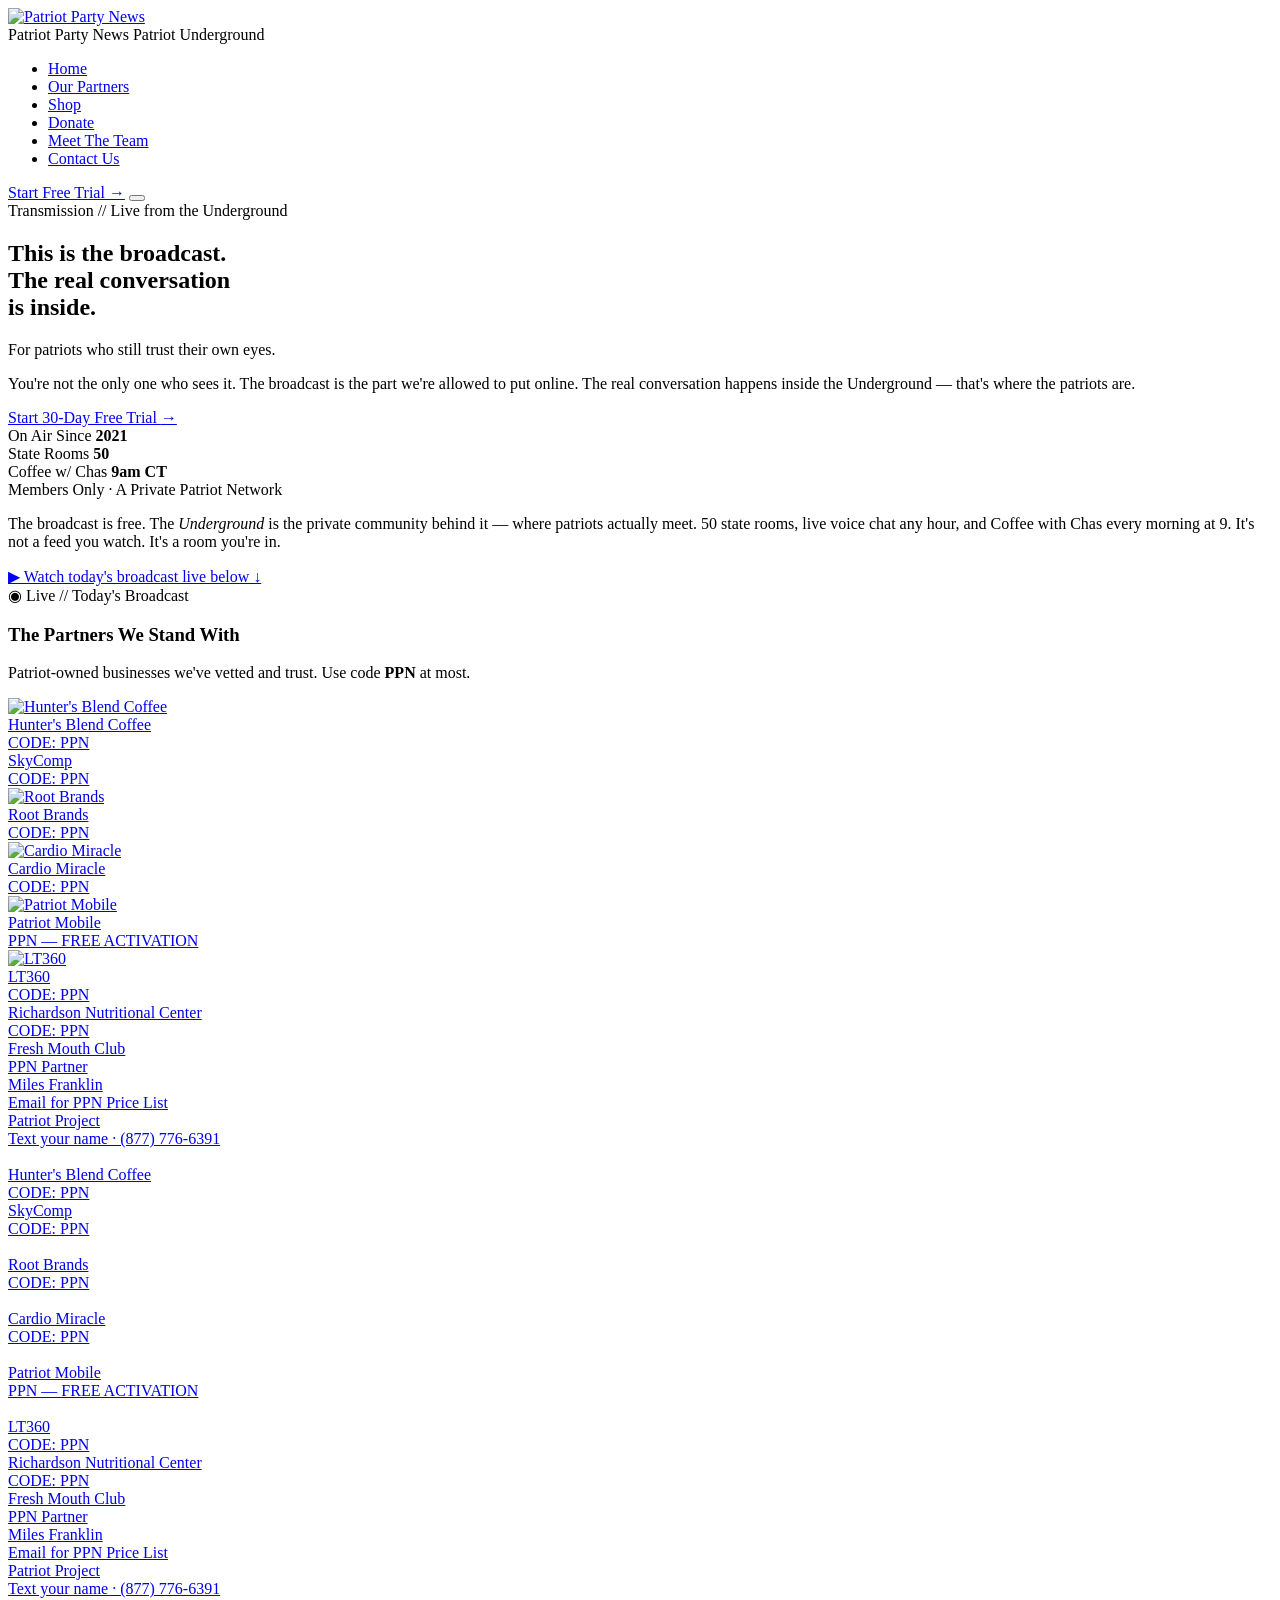
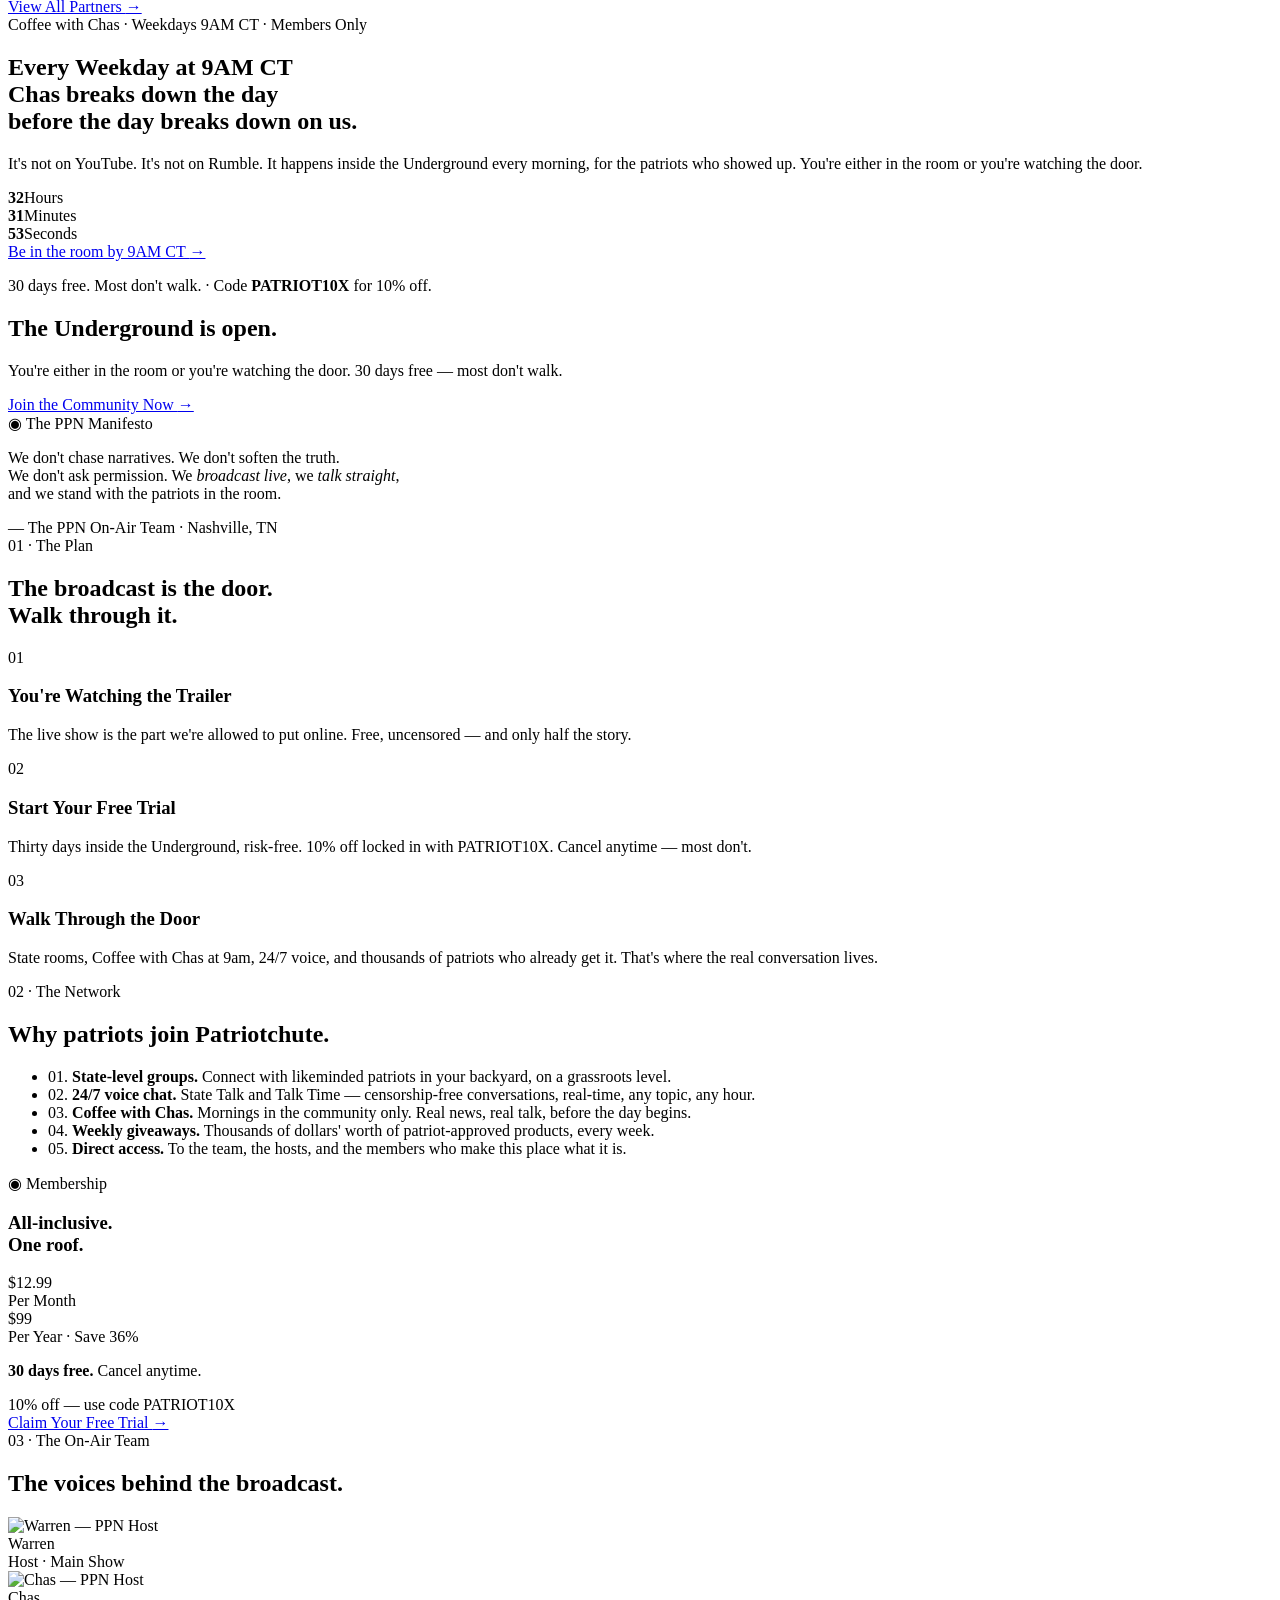
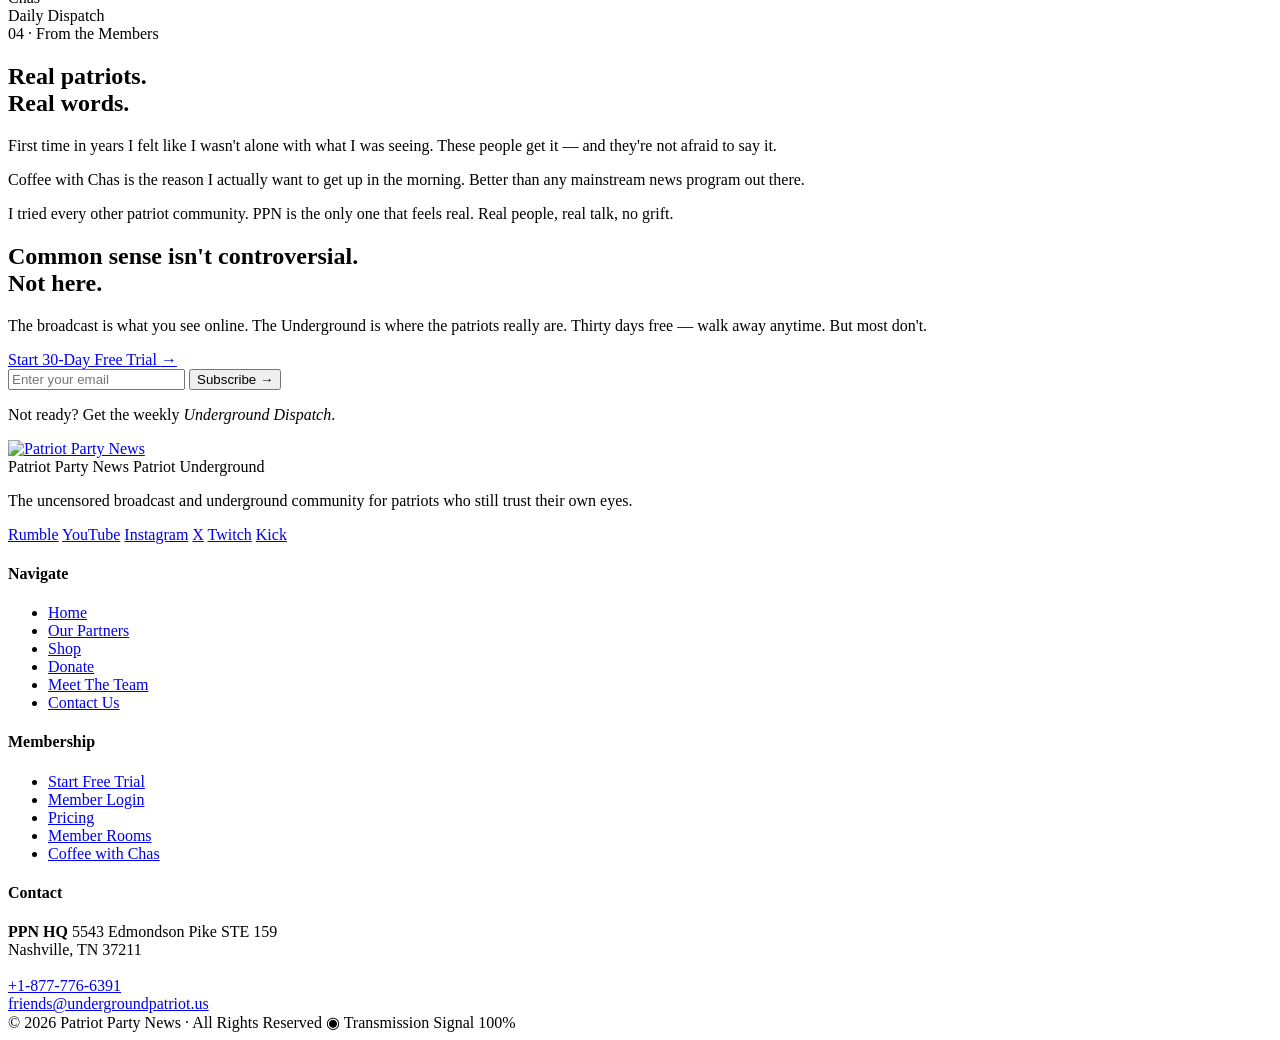
==== commit bc428def: "Replace mockup with original ppn-static pages (WIP: awaiting CSS, JS, and image assets) Co-Authored-" ====
--- a/index.html
+++ b/index.html
@@ -3,762 +3,503 @@
 <head>
 <meta charset="UTF-8">
 <meta name="viewport" content="width=device-width, initial-scale=1.0">
-<title>Patriot Party News — The Underground</title>
-<meta name="description" content="The broadcast is what the algorithm lets you see. The Underground is where the patriots actually are. Walk through the door. 30 days free.">
+<title>Patriot Party News — Uncensored Live News for Patriots</title>
+<meta name="description" content="Live, uncensored news for patriots who trust their own eyes. Watch the free daily broadcast, then step inside the Underground where the real conversation happens.">
+<link rel="canonical" href="https://thepatriotpartynews.com/">
+
+<!-- Favicon / icons -->
+<link rel="icon" href="./assets/img/favicon.ico" sizes="any">
+<link rel="icon" type="image/png" href="./assets/img/ppn-site-icon-512.png" sizes="512x512">
+<link rel="apple-touch-icon" href="./assets/img/ppn-site-icon-512.png">
+<meta name="theme-color" content="#0C0C0E">
+
+<!-- Open Graph / social share -->
+<meta property="og:type" content="website">
+<meta property="og:site_name" content="Patriot Party News">
+<meta property="og:title" content="Patriot Party News — Uncensored Live News for Patriots">
+<meta property="og:description" content="Live, uncensored news for patriots who trust their own eyes. Watch the free daily broadcast, then step inside the Underground where the real conversation happens.">
+<meta property="og:url" content="https://thepatriotpartynews.com/">
+<meta property="og:image" content="https://thepatriotpartynews.com/assets/img/ppn-og.png">
+<meta property="og:image:width" content="1200">
+<meta property="og:image:height" content="630">
+<meta name="twitter:card" content="summary_large_image">
+<meta name="twitter:title" content="Patriot Party News — Uncensored Live News for Patriots">
+<meta name="twitter:description" content="Live, uncensored news for patriots who trust their own eyes. Watch the free daily broadcast, then step inside the Underground where the real conversation happens.">
+<meta name="twitter:image" content="https://thepatriotpartynews.com/assets/img/ppn-og.png">
 <link rel="preconnect" href="https://fonts.googleapis.com">
 <link rel="preconnect" href="https://fonts.gstatic.com" crossorigin>
-<link href="https://fonts.googleapis.com/css2?family=Anton&family=Fraunces:ital,opsz,wght@0,9..144,300..700;1,9..144,300..700&family=JetBrains+Mono:wght@400;500;700&display=swap" rel="stylesheet">
-<style>
-  /* ══════════════════════════════════════════════════════════════
-     PPN · THE UNDERGROUND · v2 mockup
-     Design system: dark navy / cream / flag red / brass
-     Type: Anton (display) · Fraunces (serif) · JetBrains Mono (wire)
-     ══════════════════════════════════════════════════════════════ */
-  :root{
-    --navy-950:#060D18;
-    --navy-900:#0A1628;
-    --navy-800:#102138;
-    --navy-700:#16304F;
-    --cream:#F2E9D8;
-    --cream-dim:#B9AD93;
-    --red:#C3282D;
-    --red-deep:#8E1B22;
-    --brass:#C9A227;
-    --brass-bright:#E8C55A;
-    --wire-h: 38px;
-  }
-  *{margin:0;padding:0;box-sizing:border-box}
-  html{scroll-behavior:smooth}
-  body{
-    background:var(--navy-950);
-    color:var(--cream);
-    font-family:'Fraunces',Georgia,serif;
-    font-weight:340;
-    line-height:1.6;
-    overflow-x:hidden;
-  }
-  ::selection{background:var(--red);color:var(--cream)}
-  img,video{max-width:100%;display:block}
-  a{color:inherit}
-
-  /* film grain over everything */
-  body::after{
-    content:"";position:fixed;inset:0;pointer-events:none;z-index:9000;opacity:.05;
-    background-image:url("data:image/svg+xml,%3Csvg xmlns='http://www.w3.org/2000/svg' width='160' height='160'%3E%3Cfilter id='n'%3E%3CfeTurbulence type='fractalNoise' baseFrequency='0.9' numOctaves='2'/%3E%3C/filter%3E%3Crect width='160' height='160' filter='url(%23n)' opacity='1'/%3E%3C/svg%3E");
-  }
-
-  /* ── wire ticker ─────────────────────────────────────────────── */
-  .wire{
-    position:fixed;top:0;left:0;right:0;height:var(--wire-h);z-index:1000;
-    background:var(--red-deep);border-bottom:1px solid rgba(242,233,216,.18);
-    display:flex;align-items:center;overflow:hidden;
-  }
-  .wire__track{
-    display:flex;gap:0;white-space:nowrap;
-    animation:wire 46s linear infinite;
-    font-family:'JetBrains Mono',monospace;font-size:11px;font-weight:500;
-    letter-spacing:.14em;text-transform:uppercase;color:var(--cream);
-  }
-  .wire__track span{padding:0 1.6em;display:inline-flex;align-items:center;gap:1.6em}
-  .wire__track b{color:var(--brass-bright);font-weight:700}
-  @keyframes wire{from{transform:translateX(0)}to{transform:translateX(-50%)}}
-
-  /* ── header ──────────────────────────────────────────────────── */
-  header{
-    position:fixed;top:var(--wire-h);left:0;right:0;z-index:990;
-    display:flex;align-items:center;justify-content:space-between;
-    padding:14px 28px;
-    background:linear-gradient(rgba(6,13,24,.92),rgba(6,13,24,.78) 70%,transparent);
-    backdrop-filter:blur(6px);-webkit-backdrop-filter:blur(6px);
-    border-bottom:1px solid rgba(242,233,216,.07);
-  }
-  .brand{display:flex;align-items:baseline;gap:12px;text-decoration:none}
-  .brand__name{font-family:'Anton',sans-serif;font-size:20px;letter-spacing:.06em;color:var(--cream)}
-  .brand__name .star{color:var(--red)}
-  .brand__tag{
-    font-family:'JetBrains Mono',monospace;font-size:9.5px;letter-spacing:.22em;
-    color:var(--brass);text-transform:uppercase;border:1px solid rgba(201,162,39,.45);
-    padding:3px 8px;border-radius:2px;
-  }
-  nav{display:flex;align-items:center;gap:26px}
-  nav .navlink{
-    font-family:'JetBrains Mono',monospace;font-size:11px;letter-spacing:.16em;
-    text-transform:uppercase;color:var(--cream-dim);text-decoration:none;transition:color .2s;
-  }
-  nav .navlink:hover{color:var(--cream)}
-  .btn{
-    display:inline-block;text-decoration:none;text-align:center;cursor:pointer;border:0;
-    font-family:'Anton',sans-serif;letter-spacing:.09em;text-transform:uppercase;
-    background:var(--red);color:var(--cream);
-    padding:13px 26px;font-size:15px;border-radius:2px;
-    box-shadow:0 0 0 1px rgba(242,233,216,.12), 0 12px 30px -12px rgba(195,40,45,.7);
-    transition:transform .18s ease, background .18s ease;
-  }
-  .btn:hover{transform:translateY(-2px);background:#D5343A}
-  .btn--sm{padding:10px 18px;font-size:12.5px}
-  .btn--ghost{
-    background:transparent;color:var(--cream);
-    box-shadow:inset 0 0 0 1px rgba(242,233,216,.35);
-  }
-  .btn--ghost:hover{background:rgba(242,233,216,.08)}
-  @media(max-width:820px){ nav .navlink{display:none} }
-
-  /* ── shared layout ───────────────────────────────────────────── */
-  .shell{max-width:1180px;margin:0 auto;padding:0 28px}
-  section{position:relative}
-  .eyebrow{
-    font-family:'JetBrains Mono',monospace;font-size:11px;font-weight:500;
-    letter-spacing:.28em;text-transform:uppercase;color:var(--brass);
-  }
-  .display{
-    font-family:'Anton',sans-serif;text-transform:uppercase;line-height:.98;
-    letter-spacing:.015em;color:var(--cream);
-  }
-  .serif-lede{
-    font-family:'Fraunces',serif;font-weight:340;color:var(--cream-dim);
-  }
-  .microline{
-    font-family:'JetBrains Mono',monospace;font-size:11px;letter-spacing:.12em;
-    text-transform:uppercase;color:var(--cream-dim);
-  }
-  .microline b{color:var(--brass-bright);font-weight:700}
-
-  .reveal{opacity:0;transform:translateY(26px);transition:opacity .7s ease,transform .7s ease}
-  .reveal.is-in{opacity:1;transform:none}
-
-  /* ── motion slots (Higgsfield loops drop in here) ────────────── */
-  .motion{
-    position:absolute;inset:0;overflow:hidden;background:var(--navy-900);
-  }
-  .motion__badge{
-    position:absolute;right:14px;bottom:14px;z-index:5;
-    font-family:'JetBrains Mono',monospace;font-size:9.5px;letter-spacing:.14em;
-    text-transform:uppercase;color:rgba(242,233,216,.55);
-    border:1px dashed rgba(242,233,216,.3);border-radius:2px;
-    padding:5px 9px;background:rgba(6,13,24,.55);
-  }
-  /* slot 01 — "the door": warm light bleeding through dark */
-  .motion--door::before{
-    content:"";position:absolute;inset:-20%;
-    background:
-      radial-gradient(38% 62% at 68% 52%, rgba(232,197,90,.34), transparent 62%),
-      radial-gradient(24% 44% at 68% 52%, rgba(242,233,216,.20), transparent 60%),
-      radial-gradient(70% 90% at 20% 30%, rgba(22,48,79,.75), transparent 70%),
-      linear-gradient(115deg, var(--navy-950) 30%, var(--navy-800) 75%);
-    animation:doorGlow 9s ease-in-out infinite alternate;
-  }
-  .motion--door::after{
-    content:"";position:absolute;top:-6%;bottom:-6%;left:66.4%;width:2.6%;
-    background:linear-gradient(rgba(232,197,90,.85),rgba(232,197,90,.25) 70%,transparent);
-    filter:blur(6px);
-    animation:doorSliver 9s ease-in-out infinite alternate;
-  }
-  @keyframes doorGlow{from{transform:scale(1) translateX(0);opacity:.9}to{transform:scale(1.06) translateX(-1.5%);opacity:1}}
-  @keyframes doorSliver{from{opacity:.55}to{opacity:.95}}
-
-  /* slot 02 — "drive time": sunset highway streaks */
-  .motion--drive::before{
-    content:"";position:absolute;inset:-20%;
-    background:
-      radial-gradient(60% 50% at 50% 82%, rgba(195,40,45,.30), transparent 65%),
-      radial-gradient(46% 40% at 52% 70%, rgba(232,197,90,.30), transparent 60%),
-      linear-gradient(rgba(6,13,24,.2), var(--navy-950) 85%),
-      linear-gradient(100deg,#1A2740, #223 46%, #402A22 100%);
-    animation:driveGlow 11s ease-in-out infinite alternate;
-  }
-  .motion--drive::after{
-    content:"";position:absolute;left:-30%;right:-30%;top:64%;height:2px;
-    background:linear-gradient(90deg,transparent,rgba(232,197,90,.85),transparent);
-    filter:blur(1px);
-    animation:driveLine 5.5s linear infinite;
-  }
-  @keyframes driveGlow{from{transform:translateX(0)}to{transform:translateX(-2.5%)}}
-  @keyframes driveLine{from{transform:translateX(-18%);opacity:.15}45%{opacity:.9}to{transform:translateX(18%);opacity:.15}}
-
-  /* slot 03 — "state rooms": ember map field */
-  .motion--map::before{
-    content:"";position:absolute;inset:0;
-    background:
-      radial-gradient(3px 3px at 18% 36%, var(--brass-bright), transparent),
-      radial-gradient(2px 2px at 27% 58%, var(--brass), transparent),
-      radial-gradient(3px 3px at 36% 30%, var(--brass-bright), transparent),
-      radial-gradient(2px 2px at 44% 66%, var(--brass), transparent),
-      radial-gradient(3px 3px at 52% 44%, var(--brass-bright), transparent),
-      radial-gradient(2px 2px at 60% 26%, var(--brass), transparent),
-      radial-gradient(3px 3px at 66% 58%, var(--red), transparent),
-      radial-gradient(2px 2px at 74% 38%, var(--brass-bright), transparent),
-      radial-gradient(3px 3px at 82% 52%, var(--brass), transparent),
-      radial-gradient(2px 2px at 30% 76%, var(--red), transparent),
-      radial-gradient(2px 2px at 58% 78%, var(--brass), transparent),
-      radial-gradient(2px 2px at 86% 24%, var(--red), transparent),
-      radial-gradient(60% 80% at 50% 50%, rgba(22,48,79,.5), transparent),
-      var(--navy-900);
-    animation:emberPulse 6s ease-in-out infinite alternate;
-  }
-  @keyframes emberPulse{from{opacity:.65;transform:scale(1)}to{opacity:1;transform:scale(1.025)}}
-
-  /*  When the Higgsfield loops are approved & generated, drop them in as:
-      <video class="motion__video" autoplay muted loop playsinline
-             poster="assets/slot-01-poster.jpg" src="assets/slot-01-door.mp4"></video>
-      inside the .motion element — the CSS below makes it cover the slot.   */
-  .motion__video{position:absolute;inset:0;width:100%;height:100%;object-fit:cover}
-
-  /* ── hero ────────────────────────────────────────────────────── */
-  .hero{
-    min-height:100svh;display:flex;flex-direction:column;justify-content:flex-end;
-    padding-top:calc(var(--wire-h) + 120px);
-  }
-  .hero .motion{z-index:0}
-  .hero__scrim{
-    position:absolute;inset:0;z-index:1;
-    background:linear-gradient(rgba(6,13,24,.55), rgba(6,13,24,.35) 40%, var(--navy-950) 96%);
-  }
-  .hero__content{position:relative;z-index:2;padding-bottom:64px}
-  .hero h1{font-size:clamp(44px, 8.2vw, 118px);max-width:12ch}
-  .hero h1 .dim{color:var(--cream-dim)}
-  .hero h1 .red{color:var(--red)}
-  .hero__lede{font-size:clamp(17px,2vw,22px);max-width:52ch;margin:26px 0 34px}
-  .hero__lede em{color:var(--cream);font-style:italic}
-  .hero__cta{display:flex;align-items:center;gap:22px;flex-wrap:wrap}
-  .hero__walkaway{margin-top:14px}
-
-  .liveblock{
-    position:relative;z-index:2;border-top:1px solid rgba(242,233,216,.12);
-    background:rgba(6,13,24,.6);
-  }
-  .liveblock__inner{
-    display:flex;align-items:center;gap:18px;padding:14px 0;
-    font-family:'JetBrains Mono',monospace;font-size:11.5px;letter-spacing:.14em;text-transform:uppercase;
-  }
-  .livedot{width:9px;height:9px;border-radius:50%;background:var(--red);box-shadow:0 0 0 0 rgba(195,40,45,.6);animation:pulse 1.8s infinite}
-  @keyframes pulse{0%{box-shadow:0 0 0 0 rgba(195,40,45,.55)}70%{box-shadow:0 0 0 11px rgba(195,40,45,0)}100%{box-shadow:0 0 0 0 rgba(195,40,45,0)}}
-  .liveblock__label{color:var(--red);font-weight:700}
-  #live-rotator{color:var(--cream);transition:opacity .4s}
-
-  /* ── drive time launch ───────────────────────────────────────── */
-  .drive{padding:110px 0 90px;overflow:hidden}
-  .drive .motion{opacity:.6}
-  .drive__scrim{position:absolute;inset:0;background:linear-gradient(var(--navy-950), rgba(6,13,24,.25) 30%, rgba(6,13,24,.25) 70%, var(--navy-950))}
-  .drive__inner{position:relative;z-index:2;text-align:center}
-  .drive h2{font-size:clamp(40px,6.4vw,86px);margin:18px 0 10px}
-  .drive h2 .brass{color:var(--brass-bright)}
-  .drive__lede{max-width:56ch;margin:0 auto 44px;font-size:clamp(16px,1.8vw,19px)}
-  .countdown{display:flex;justify-content:center;gap:clamp(10px,2.4vw,26px);margin-bottom:16px}
-  .countdown__cell{
-    min-width:clamp(74px,11vw,132px);padding:18px 8px 14px;border-radius:3px;
-    background:rgba(16,33,56,.72);border:1px solid rgba(201,162,39,.28);
-    box-shadow:0 18px 40px -18px rgba(0,0,0,.8);
-  }
-  .countdown__num{
-    font-family:'Anton',sans-serif;font-size:clamp(34px,5.6vw,66px);line-height:1;color:var(--cream);
-    font-variant-numeric:tabular-nums;
-  }
-  .countdown__unit{margin-top:8px;font-family:'JetBrains Mono',monospace;font-size:10px;letter-spacing:.26em;text-transform:uppercase;color:var(--brass)}
-  .drive__doorline{margin:18px 0 30px}
-  .drive--live .countdown, .drive--live .drive__doorline{display:none}
-  .drive__livebanner{display:none}
-  .drive--live .drive__livebanner{
-    display:inline-flex;align-items:center;gap:14px;margin:6px 0 30px;
-    font-family:'Anton',sans-serif;font-size:clamp(22px,3vw,34px);letter-spacing:.06em;text-transform:uppercase;
-    color:var(--cream);background:var(--red-deep);border:1px solid rgba(242,233,216,.25);
-    padding:14px 26px;border-radius:3px;
-  }
-
-  /* ── inside tonight / program wire ───────────────────────────── */
-  .inside{padding:100px 0 40px}
-  .sectionhead{display:flex;align-items:baseline;justify-content:space-between;gap:20px;margin-bottom:40px;flex-wrap:wrap}
-  .sectionhead h2{font-size:clamp(30px,4.6vw,56px)}
-  .sectionhead .microline{max-width:34ch;text-align:right}
-  .cards{display:grid;grid-template-columns:repeat(4,1fr);gap:14px}
-  @media(max-width:960px){.cards{grid-template-columns:repeat(2,1fr)}}
-  @media(max-width:560px){.cards{grid-template-columns:1fr}}
-  .card{
-    background:linear-gradient(160deg, var(--navy-800), var(--navy-900) 70%);
-    border:1px solid rgba(242,233,216,.09);border-top:2px solid var(--brass);
-    border-radius:3px;padding:22px 20px 24px;display:flex;flex-direction:column;gap:12px;
-    transition:transform .2s ease, border-color .2s ease;
-  }
-  .card:hover{transform:translateY(-4px);border-color:rgba(201,162,39,.5)}
-  .card--live{border-top-color:var(--red)}
-  .card__time{font-family:'JetBrains Mono',monospace;font-size:10.5px;letter-spacing:.2em;text-transform:uppercase;color:var(--brass);display:flex;align-items:center;gap:8px}
-  .card--live .card__time{color:var(--red)}
-  .card__title{font-family:'Anton',sans-serif;font-size:21px;letter-spacing:.04em;text-transform:uppercase}
-  .card__copy{font-size:14.5px;color:var(--cream-dim);flex:1}
-  .card__tag{font-family:'JetBrains Mono',monospace;font-size:9.5px;letter-spacing:.18em;text-transform:uppercase;color:rgba(242,233,216,.4)}
-
-  /* ── state rooms ─────────────────────────────────────────────── */
-  .states{padding:110px 0}
-  .states__grid{display:grid;grid-template-columns:1.05fr .95fr;gap:56px;align-items:center}
-  @media(max-width:900px){.states__grid{grid-template-columns:1fr}}
-  .states__visual{position:relative;aspect-ratio:16/10;border-radius:4px;overflow:hidden;border:1px solid rgba(242,233,216,.1)}
-  .states h2{font-size:clamp(34px,5vw,62px);margin:16px 0 18px}
-  .states__copy{color:var(--cream-dim);font-size:17px;max-width:46ch}
-  .states__copy strong{color:var(--cream);font-weight:600}
-  .chips{display:flex;gap:10px;flex-wrap:wrap;margin:28px 0 30px}
-  .chip{
-    font-family:'JetBrains Mono',monospace;font-size:10.5px;letter-spacing:.16em;text-transform:uppercase;
-    color:var(--brass-bright);border:1px solid rgba(201,162,39,.4);border-radius:2px;padding:8px 12px;
-  }
-
-  /* ── algorithm split ─────────────────────────────────────────── */
-  .algo{padding:100px 0;background:linear-gradient(var(--navy-950), var(--navy-900) 30%, var(--navy-900) 70%, var(--navy-950))}
-  .algo__intro{text-align:center;max-width:60ch;margin:0 auto 54px}
-  .algo__intro h2{font-size:clamp(30px,4.6vw,54px);margin:16px 0 14px}
-  .split{display:grid;grid-template-columns:1fr 1fr;gap:14px;max-width:960px;margin:0 auto}
-  @media(max-width:760px){.split{grid-template-columns:1fr}}
-  .split__col{border-radius:4px;padding:34px 30px 38px}
-  .split__col--out{background:rgba(16,33,56,.35);border:1px solid rgba(242,233,216,.08)}
-  .split__col--in{background:linear-gradient(165deg, var(--navy-800), #1A1220 130%);border:1px solid rgba(201,162,39,.45);box-shadow:0 30px 60px -30px rgba(0,0,0,.9)}
-  .split__label{font-family:'JetBrains Mono',monospace;font-size:10.5px;letter-spacing:.24em;text-transform:uppercase;margin-bottom:22px}
-  .split__col--out .split__label{color:var(--cream-dim)}
-  .split__col--in .split__label{color:var(--brass-bright)}
-  .split ul{list-style:none;display:flex;flex-direction:column;gap:14px}
-  .split li{padding-left:22px;position:relative;font-size:15.5px}
-  .split__col--out li{color:var(--cream-dim)}
-  .split__col--out li::before{content:"·";position:absolute;left:4px;color:rgba(242,233,216,.35)}
-  .split__col--in li{color:var(--cream)}
-  .split__col--in li::before{content:"★";position:absolute;left:0;top:1px;font-size:10px;color:var(--red)}
-  .split__col--in li b{color:var(--brass-bright);font-weight:600}
-  .algo__master{
-    text-align:center;margin:56px auto 0;max-width:44ch;
-    font-family:'Fraunces',serif;font-style:italic;font-size:clamp(19px,2.4vw,25px);color:var(--cream);
-  }
-  .algo__master .rule{display:block;width:64px;height:2px;background:var(--red);margin:0 auto 22px}
-
-  /* ── midterms band ───────────────────────────────────────────── */
-  .midterms{
-    padding:90px 0;background:var(--red-deep);
-    border-top:1px solid rgba(242,233,216,.2);border-bottom:1px solid rgba(242,233,216,.2);
-  }
-  .midterms__grid{display:grid;grid-template-columns:auto 1fr;gap:56px;align-items:center}
-  @media(max-width:820px){.midterms__grid{grid-template-columns:1fr;gap:30px}}
-  .midterms__num{font-family:'Anton',sans-serif;font-size:clamp(90px,14vw,190px);line-height:.9;color:var(--cream)}
-  .midterms__numlabel{font-family:'JetBrains Mono',monospace;font-size:11px;letter-spacing:.3em;text-transform:uppercase;color:rgba(242,233,216,.75);margin-top:10px}
-  .midterms h2{font-size:clamp(26px,3.6vw,44px);margin-bottom:16px}
-  .midterms p{color:rgba(242,233,216,.85);max-width:52ch;font-size:17px}
-  .midterms p strong{color:var(--cream)}
-  .midterms .btn{background:var(--navy-950);box-shadow:0 0 0 1px rgba(242,233,216,.25);margin-top:26px}
-  .midterms .btn:hover{background:var(--navy-800)}
-
-  /* ── chat objections ─────────────────────────────────────────── */
-  .chat{padding:110px 0 90px}
-  .chat__wrap{max-width:760px;margin:0 auto}
-  .chat__head{text-align:center;margin-bottom:48px}
-  .chat__head h2{font-size:clamp(30px,4.4vw,52px);margin-top:16px}
-  .msg{display:flex;margin-bottom:22px}
-  .msg--q{justify-content:flex-start}
-  .msg--a{justify-content:flex-end}
-  .msg__bubble{max-width:78%;padding:16px 20px;border-radius:4px;font-size:15.5px}
-  .msg--q .msg__bubble{background:rgba(16,33,56,.7);border:1px solid rgba(242,233,216,.1);color:var(--cream-dim)}
-  .msg--a .msg__bubble{background:linear-gradient(160deg,#20304A,var(--navy-800));border:1px solid rgba(201,162,39,.4);color:var(--cream)}
-  .msg__who{font-family:'JetBrains Mono',monospace;font-size:9.5px;letter-spacing:.2em;text-transform:uppercase;margin-bottom:8px;display:block}
-  .msg--q .msg__who{color:rgba(242,233,216,.45)}
-  .msg--a .msg__who{color:var(--brass-bright)}
-
-  /* ── close / cover charge ────────────────────────────────────── */
-  .close{padding:60px 0 130px;text-align:center}
-  .close__quote{
-    font-family:'Fraunces',serif;font-style:italic;font-size:clamp(20px,2.8vw,30px);
-    max-width:34ch;margin:0 auto 14px;color:var(--cream);
-  }
-  .close__attr{margin-bottom:70px;color:var(--cream-dim)}
-  .pricecard{
-    max-width:620px;margin:0 auto;border-radius:5px;overflow:hidden;
-    background:linear-gradient(170deg, var(--navy-800), var(--navy-900) 80%);
-    border:1px solid rgba(201,162,39,.5);box-shadow:0 40px 90px -40px rgba(0,0,0,.95);
-  }
-  .pricecard__banner{
-    background:var(--brass);color:var(--navy-950);
-    font-family:'Anton',sans-serif;letter-spacing:.12em;text-transform:uppercase;font-size:14px;
-    padding:11px;
-  }
-  .pricecard__body{padding:44px 36px 46px}
-  .pricecard h2{font-size:clamp(28px,4vw,44px);margin-bottom:6px}
-  .pricecard__price{font-family:'Anton',sans-serif;font-size:clamp(52px,7vw,84px);line-height:1;color:var(--cream);margin:22px 0 6px}
-  .pricecard__price sub{font-size:.32em;color:var(--cream-dim);font-family:'JetBrains Mono',monospace;letter-spacing:.1em}
-  .pricecard__gas{color:var(--cream-dim);font-style:italic;margin-bottom:30px}
-  .pricecard .btn{width:100%;font-size:17px;padding:17px}
-  .pricecard__walkaway{margin-top:16px}
-  .pricecard__powered{margin-top:34px;padding-top:26px;border-top:1px solid rgba(242,233,216,.1);color:var(--cream-dim);font-size:14.5px}
-  .pricecard__powered b{color:var(--cream);font-weight:600}
-
-  /* ── footer ──────────────────────────────────────────────────── */
-  footer{border-top:1px solid rgba(242,233,216,.1);padding:70px 0 120px;text-align:center}
-  .footer__master{
-    font-family:'Fraunces',serif;font-style:italic;font-size:clamp(18px,2.2vw,24px);
-    max-width:40ch;margin:0 auto 30px;color:var(--cream);
-  }
-  .footer__links{display:flex;justify-content:center;gap:26px;flex-wrap:wrap;margin-bottom:26px}
-  .footer__links a{font-family:'JetBrains Mono',monospace;font-size:10.5px;letter-spacing:.18em;text-transform:uppercase;color:var(--cream-dim);text-decoration:none}
-  .footer__links a:hover{color:var(--cream)}
-  .footer__fine{font-family:'JetBrains Mono',monospace;font-size:9.5px;letter-spacing:.14em;text-transform:uppercase;color:rgba(242,233,216,.35)}
-
-  /* ── sticky mobile CTA ───────────────────────────────────────── */
-  .stickycta{
-    position:fixed;left:0;right:0;bottom:0;z-index:980;padding:12px 16px calc(12px + env(safe-area-inset-bottom));
-    background:rgba(6,13,24,.9);backdrop-filter:blur(8px);-webkit-backdrop-filter:blur(8px);
-    border-top:1px solid rgba(242,233,216,.14);display:none;
-  }
-  .stickycta .btn{width:100%;font-size:14px}
-  @media(max-width:820px){.stickycta{display:block}}
-
-  @media (prefers-reduced-motion: reduce){
-    *,*::before,*::after{animation-duration:.01ms !important;animation-iteration-count:1 !important;transition-duration:.01ms !important}
-    html{scroll-behavior:auto}
-  }
-</style>
+<link href="https://fonts.googleapis.com/css2?family=Anton&family=Fraunces:opsz,wght@9..144,300;9..144,400;9..144,500;9..144,600;9..144,700;9..144,800;9..144,900&family=JetBrains+Mono:wght@400;500;700&display=swap" rel="stylesheet">
+<link rel="stylesheet" href="./style.css">
+<link rel="stylesheet" href="./home.css">
 </head>
 <body>
 
-<!-- ══ WIRE TICKER ══ -->
-<div class="wire" aria-hidden="true">
-  <div class="wire__track" id="wire-track">
-    <span>● THE UNDERGROUND IS OPEN — <b>30 DAYS FREE</b> · CODE <b>PATRIOT10X</b></span>
-    <span>● PATRIOT DRIVE TIME — DOORS OPEN <b>MONDAY · 3:00 PM ET</b></span>
-    <span>● COFFEE WITH CHAS · 7:00 AM ET · MEMBERS ONLY</span>
-    <span>● COMMON SENSE ISN'T CONTROVERSIAL. NOT HERE.</span>
-    <span>● 50 STATE ROOMS · 24/7 TALK TIME · PATRIOTS INSIDE RIGHT NOW</span>
-  </div>
-</div>
-
-<!-- ══ HEADER ══ -->
-<header>
-  <a class="brand" href="#top">
-    <span class="brand__name">PATRIOT PARTY NEWS<span class="star"> ★</span></span>
-    <span class="brand__tag">The Underground</span>
-  </a>
-  <nav>
-    <a class="navlink" href="#drive-time">Drive Time</a>
-    <a class="navlink" href="#inside">Inside Today</a>
-    <a class="navlink" href="#state-rooms">State Rooms</a>
-    <a class="navlink" href="#asked-in-chat">Asked In Chat</a>
-    <a class="btn btn--sm" href="https://join.patriotchute.com/" target="_blank" rel="noopener">Walk Through The Door</a>
-  </nav>
-</header>
-
-<!-- ══ HERO · MOTION SLOT 01 ══ -->
-<section class="hero" id="top">
-  <div class="motion motion--door" aria-hidden="true">
-    <!-- HIGGSFIELD SLOT 01 · "THE DOOR" · video drops in here once approved:
-    <video class="motion__video" autoplay muted loop playsinline poster="assets/slot-01-poster.jpg" src="assets/slot-01-door.mp4"></video>
-    -->
-    <span class="motion__badge">Motion slot 01 · “The Door” · Higgsfield loop — pending approval</span>
-  </div>
-  <div class="hero__scrim" aria-hidden="true"></div>
-
-  <div class="shell hero__content">
-    <p class="eyebrow reveal">Patriot Party News · The Underground</p>
-    <h1 class="display reveal" style="margin-top:18px">
-      The broadcast is <span class="dim">what the algorithm lets you see.</span>
-      <span class="red">This is the door.</span>
-    </h1>
-    <p class="serif-lede hero__lede reveal">
-      If you've spent ten years yelling at your TV, wondering if you're the only one who sees it —
-      you're not. <em>The Underground is where the patriots actually are.</em> State rooms in all fifty states,
-      Coffee with Chas before the sun's up, Talk Time running at 2am. The conversation doesn't stop here.
-      It just steps inside.
+<!-- NAV  (Watch Live tab removed; CTA → ClickFunnels) -->
+<nav class="nav">
+  <div class="nav-inner">
+    <div class="nav-brand">
+      <div class="nav-mark nav-mark-has-logo"><a href="./index.html" class="custom-logo-link"><img src="./assets/img/ppn-logo.png" alt="Patriot Party News" class="custom-logo"></a></div>
+      <div class="nav-wordmark">
+        Patriot Party News
+        <span class="dim">Patriot Underground</span>
+      </div>
+    </div>
+    <ul class="nav-links">
+      <li><a href="./index.html">Home</a></li>
+      <li><a href="./partners.html">Our Partners</a></li>
+      <li><a href="./shop.html">Shop</a></li>
+      <li><a href="./donate.html">Donate</a></li>
+      <li><a href="#team">Meet The Team</a></li>
+      <li><a href="./contact.html">Contact Us</a></li>
+    </ul>
+    <a href="https://join.patriotchute.com/" target="_blank" rel="noopener" class="nav-cta">Start Free Trial →</a>
+    <button class="nav-toggle" id="navToggle" aria-label="Open menu" aria-expanded="false"><span></span><span></span><span></span></button>
+  </div>
+</nav>
+
+<!-- HERO  (text full width on top) -->
+<section class="hero hero--home scanlines">
+  <div class="hero-flag-bg"></div>
+  <div class="hero-inner">
+    <div class="hero-left">
+      <div class="hero-eyebrow">Transmission // Live from the Underground</div>
+      <h1 class="hero-headline">
+        This is the <span class="red">broadcast.</span><br>
+        The real <span class="red">conversation</span><br>
+        is inside.
+      </h1>
+      <p class="hero-tagline italic">For patriots who still trust their own eyes.</p>
+      <p class="hero-sub">
+        You're not the only one who sees it. The broadcast is the part we're allowed to put online. The real conversation happens inside the Underground — that's where the patriots are.
+      </p>
+      <div class="hero-ctas">
+        <a href="https://join.patriotchute.com/" target="_blank" rel="noopener" class="btn btn-primary">
+          Start 30-Day Free Trial <span class="arrow">→</span>
+        </a>
+      </div>
+      <div class="hero-meta">
+        <div>
+          On Air Since
+          <strong>2021</strong>
+        </div>
+        <div>
+          State Rooms
+          <strong>50</strong>
+        </div>
+        <div>
+          Coffee w/ Chas
+          <strong>9am CT</strong>
+        </div>
+      </div>
+    </div>
+
+    <aside class="hero-monitor">
+      <div class="hero-monitor-label"><span class="live-dot"></span> Members Only · A Private Patriot Network</div>
+      <p class="hero-monitor-quote">
+        The broadcast is free. The <em>Underground</em> is the private community behind it — where patriots actually meet. 50 state rooms, live voice chat any hour, and Coffee with Chas every morning at 9. It's not a feed you watch. It's a room you're in.
+      </p>
+      <a href="#liveStream" class="hero-monitor-cue">▶ Watch today's broadcast live below ↓</a>
+    </aside>
+  </div>
+</section>
+
+<!-- LIVE STREAM  (full player + chat + related, moved from Watch Live page) -->
+<section class="home-stream-section" id="liveStream">
+  <span class="section-label home-stream-label">◉ Live // Today's Broadcast</span>
+  <div class="watch-live-stream-wrap">
+    <div id="boxcast-widget-camchjsm3ribblsbfb7c" class="watch-live-stream"></div>
+    <script type="text/javascript" charset="utf-8">(function(d, s, c, o) {var js = d.createElement(s), fjs = d.getElementsByTagName(s)[0];js.src = '//js.boxcast.com/v3.min.js';js.onload = function() { boxcast.noConflict()('#boxcast-widget-'+c).loadChannel(c, o); };js.charset = 'utf-8';fjs.parentNode.insertBefore(js, fjs);}(document, 'script', 'camchjsm3ribblsbfb7c', {"showTitle":1,"showDescription":1,"showHighlights":1,"showRelated":true,"defaultVideo":"next","playInline":false,"dvr":true,"market":"smb","showCountdown":true,"showDonations":true,"showDocuments":true,"showIndex":true,"showChat":true,"hidePreBroadcastTextOverlay":false,"layout":"playlist-to-right"}));</script>
+  </div>
+</section>
+
+<!-- PARTNERS  (directly under the live stream — with View All) -->
+<section class="partners" id="partners">
+  <div class="container">
+    <h3 class="partners-heading">The Partners We Stand With</h3>
+    <p class="partners-sub">Patriot-owned businesses we've vetted and trust. Use code <strong>PPN</strong> at most.</p>
+    <div class="partners-marquee">
+      <div class="partners-track">
+
+        <a href="https://www.huntersblendcoffee.com/ppn" target="_blank" rel="noopener" class="partner-cell">
+          <img class="partner-logo" src="./assets/img/recovered/thumbnail_DSC06150-300x300.jpg" alt="Hunter's Blend Coffee" loading="lazy">
+          <div class="partner-name">Hunter's Blend Coffee</div>
+          <div class="partner-code">CODE: PPN</div>
+        </a>
+        <a href="https://skycomptt.com/" target="_blank" rel="noopener" class="partner-cell">
+          <div class="partner-wordmark">SkyComp</div>
+          <div class="partner-code">CODE: PPN</div>
+        </a>
+        <a href="https://therootbrands.com/PPN" target="_blank" rel="noopener" class="partner-cell">
+          <img class="partner-logo" src="./assets/img/recovered/IMG_8679-1.jpg" alt="Root Brands" loading="lazy">
+          <div class="partner-name">Root Brands</div>
+          <div class="partner-code">CODE: PPN</div>
+        </a>
+        <a href="https://cardiomiracle.com/?ref=zTTBm8_aiaNrR" target="_blank" rel="noopener" class="partner-cell">
+          <img class="partner-logo" src="./assets/img/recovered/s-0-14-voOEY73CBN0Dx5F84110qYN2PCEWuAPBylfUQbl9___media_library_original_374_460.webp" alt="Cardio Miracle" loading="lazy">
+          <div class="partner-name">Cardio Miracle</div>
+          <div class="partner-code">CODE: PPN</div>
+        </a>
+        <a href="https://patriotmobile.com/partners/ppn" target="_blank" rel="noopener" class="partner-cell">
+          <img class="partner-logo" src="./assets/img/recovered/PM_1920x500_ppn_v2-1024x267-1.jpg" alt="Patriot Mobile" loading="lazy">
+          <div class="partner-name">Patriot Mobile</div>
+          <div class="partner-code">PPN — FREE ACTIVATION</div>
+        </a>
+        <a href="https://shoplt360.com/" target="_blank" rel="noopener" class="partner-cell">
+          <img class="partner-logo" src="./assets/img/recovered/shoplt360-newlogo-452x174-1.png" alt="LT360" loading="lazy">
+          <div class="partner-name">LT360</div>
+          <div class="partner-code">CODE: PPN</div>
+        </a>
+        <a href="https://rncstore.com/ppn" target="_blank" rel="noopener" class="partner-cell">
+          <div class="partner-wordmark">Richardson Nutritional Center</div>
+          <div class="partner-code">CODE: PPN</div>
+        </a>
+        <a href="https://www.freshmouth.club/?ref=THEPATRIOTPARTYNEWS" target="_blank" rel="noopener" class="partner-cell">
+          <div class="partner-wordmark">Fresh Mouth Club</div>
+          <div class="partner-code">PPN Partner</div>
+        </a>
+        <a href="mailto:info@milesfranklin.com?subject=PPN%20Price%20List%20Request" class="partner-cell">
+          <div class="partner-wordmark">Miles Franklin</div>
+          <div class="partner-code">Email for PPN Price List</div>
+        </a>
+        <a href="tel:+18777766391" class="partner-cell">
+          <div class="partner-wordmark">Patriot Project</div>
+          <div class="partner-code">Text your name · (877) 776-6391</div>
+        </a>
+
+        <!-- Duplicate set for seamless marquee loop -->
+        <a href="https://www.huntersblendcoffee.com/ppn" target="_blank" rel="noopener" class="partner-cell" aria-hidden="true" tabindex="-1">
+          <img class="partner-logo" src="./assets/img/recovered/thumbnail_DSC06150-300x300.jpg" alt="" loading="lazy">
+          <div class="partner-name">Hunter's Blend Coffee</div>
+          <div class="partner-code">CODE: PPN</div>
+        </a>
+        <a href="https://skycomptt.com/" target="_blank" rel="noopener" class="partner-cell" aria-hidden="true" tabindex="-1">
+          <div class="partner-wordmark">SkyComp</div>
+          <div class="partner-code">CODE: PPN</div>
+        </a>
+        <a href="https://therootbrands.com/PPN" target="_blank" rel="noopener" class="partner-cell" aria-hidden="true" tabindex="-1">
+          <img class="partner-logo" src="./assets/img/recovered/IMG_8679-1.jpg" alt="" loading="lazy">
+          <div class="partner-name">Root Brands</div>
+          <div class="partner-code">CODE: PPN</div>
+        </a>
+        <a href="https://cardiomiracle.com/?ref=zTTBm8_aiaNrR" target="_blank" rel="noopener" class="partner-cell" aria-hidden="true" tabindex="-1">
+          <img class="partner-logo" src="./assets/img/recovered/s-0-14-voOEY73CBN0Dx5F84110qYN2PCEWuAPBylfUQbl9___media_library_original_374_460.webp" alt="" loading="lazy">
+          <div class="partner-name">Cardio Miracle</div>
+          <div class="partner-code">CODE: PPN</div>
+        </a>
+        <a href="https://patriotmobile.com/partners/ppn" target="_blank" rel="noopener" class="partner-cell" aria-hidden="true" tabindex="-1">
+          <img class="partner-logo" src="./assets/img/recovered/PM_1920x500_ppn_v2-1024x267-1.jpg" alt="" loading="lazy">
+          <div class="partner-name">Patriot Mobile</div>
+          <div class="partner-code">PPN — FREE ACTIVATION</div>
+        </a>
+        <a href="https://shoplt360.com/" target="_blank" rel="noopener" class="partner-cell" aria-hidden="true" tabindex="-1">
+          <img class="partner-logo" src="./assets/img/recovered/shoplt360-newlogo-452x174-1.png" alt="" loading="lazy">
+          <div class="partner-name">LT360</div>
+          <div class="partner-code">CODE: PPN</div>
+        </a>
+        <a href="https://rncstore.com/ppn" target="_blank" rel="noopener" class="partner-cell" aria-hidden="true" tabindex="-1">
+          <div class="partner-wordmark">Richardson Nutritional Center</div>
+          <div class="partner-code">CODE: PPN</div>
+        </a>
+        <a href="https://www.freshmouth.club/?ref=THEPATRIOTPARTYNEWS" target="_blank" rel="noopener" class="partner-cell" aria-hidden="true" tabindex="-1">
+          <div class="partner-wordmark">Fresh Mouth Club</div>
+          <div class="partner-code">PPN Partner</div>
+        </a>
+        <a href="mailto:info@milesfranklin.com?subject=PPN%20Price%20List%20Request" class="partner-cell" aria-hidden="true" tabindex="-1">
+          <div class="partner-wordmark">Miles Franklin</div>
+          <div class="partner-code">Email for PPN Price List</div>
+        </a>
+        <a href="tel:+18777766391" class="partner-cell" aria-hidden="true" tabindex="-1">
+          <div class="partner-wordmark">Patriot Project</div>
+          <div class="partner-code">Text your name · (877) 776-6391</div>
+        </a>
+
+      </div>
+    </div>
+    <div class="partners-viewall">
+      <a href="./partners.html" class="btn btn-secondary">View All Partners <span class="arrow">→</span></a>
+    </div>
+  </div>
+</section>
+
+<!-- COFFEE WITH CHAS  (conversion block — Hook 04 + Hook 06) -->
+<section class="coffee-cta">
+  <div class="coffee-inner">
+    <span class="coffee-banner">Coffee with Chas · Weekdays 9AM CT · Members Only</span>
+    <h2 class="coffee-headline">
+      Every Weekday at 9AM CT<br>
+      Chas breaks down the day<br>
+      <span class="red">before the day breaks down on us.</span>
+    </h2>
+    <p class="coffee-sub">
+      It's not on YouTube. It's not on Rumble. It happens inside the Underground every morning, for the patriots who showed up. You're either in the room or you're watching the door.
     </p>
-    <div class="hero__cta reveal">
-      <a class="btn" href="https://join.patriotchute.com/" target="_blank" rel="noopener">Walk Through The Door</a>
-      <a class="btn btn--ghost" href="#drive-time">Drive Time opens Monday ↓</a>
-    </div>
-    <p class="microline hero__walkaway reveal"><b>30 days free</b> · code <b>PATRIOT10X</b> · cancel anytime — most don't</p>
-  </div>
-
-  <div class="liveblock">
-    <div class="shell liveblock__inner">
-      <span class="livedot" aria-hidden="true"></span>
-      <span class="liveblock__label">Live inside right now</span>
-      <span id="live-rotator">The Texas state room has been at it since 6am.</span>
-    </div>
-  </div>
-</section>
-
-<!-- ══ DRIVE TIME LAUNCH · COUNTDOWN · MOTION SLOT 02 ══ -->
-<section class="drive" id="drive-time">
-  <div class="motion motion--drive" aria-hidden="true">
-    <!-- HIGGSFIELD SLOT 02 · "DRIVE TIME" · video drops in here once approved:
-    <video class="motion__video" autoplay muted loop playsinline poster="assets/slot-02-poster.jpg" src="assets/slot-02-drive.mp4"></video>
-    -->
-    <span class="motion__badge">Motion slot 02 · “Drive Time” · Higgsfield loop — pending approval</span>
-  </div>
-  <div class="drive__scrim" aria-hidden="true"></div>
-
-  <div class="shell drive__inner">
-    <p class="eyebrow reveal">New room opening · Monday · 3:00 PM ET</p>
-    <h2 class="display reveal">Patriot <span class="brass">Drive Time</span></h2>
-    <p class="serif-lede drive__lede reveal">
-      The drive home just changed. Every weekday at 3, the room rides shotgun —
-      live voice on the Patriotchute Discord, Chas and real patriots talking through the day's chaos
-      while the rest of the country sits in traffic listening to whatever the dial allows.
-      No screen needed. Just get in.
+    <div class="coffee-countdown" id="coffeeCountdown" aria-label="Time until next Coffee with Chas">
+      <div class="coffee-unit"><b id="cd-h">00</b><span>Hours</span></div>
+      <div class="coffee-unit"><b id="cd-m">00</b><span>Minutes</span></div>
+      <div class="coffee-unit"><b id="cd-s">00</b><span>Seconds</span></div>
+    </div>
+    <div class="coffee-ctas">
+      <a href="https://join.patriotchute.com/" target="_blank" rel="noopener" class="btn btn-primary">
+        Be in the room by 9AM CT <span class="arrow">→</span>
+      </a>
+    </div>
+    <p class="coffee-fineprint">30 days free. Most don't walk. · Code <strong>PATRIOT10X</strong> for 10% off.</p>
+  </div>
+</section>
+
+<!-- JOIN BANNER  (red strip between Partners and Manifesto) -->
+<section class="join-banner">
+  <div class="join-banner-inner">
+    <div class="join-banner-text">
+      <h2 class="join-banner-head">The Underground is open.</h2>
+      <p class="join-banner-sub">You're either in the room or you're watching the door. 30 days free — most don't walk.</p>
+    </div>
+    <a href="https://join.patriotchute.com/" target="_blank" rel="noopener" class="btn btn-primary">Join the Community Now <span class="arrow">→</span></a>
+  </div>
+</section>
+
+<!-- MANIFESTO -->
+<section class="manifesto">
+  <div class="manifesto-inner">
+    <div class="manifesto-stamp">◉ The PPN Manifesto</div>
+    <p class="manifesto-text">
+      We don't chase narratives. We don't soften the truth.<br>
+      We don't ask permission. We <em>broadcast live</em>, we <em>talk straight</em>,<br>
+      and we stand with the patriots in the room.
     </p>
-
-    <div class="countdown reveal" id="countdown" role="timer" aria-label="Countdown to Patriot Drive Time launch">
-      <div class="countdown__cell"><div class="countdown__num" id="cd-days">--</div><div class="countdown__unit">Days</div></div>
-      <div class="countdown__cell"><div class="countdown__num" id="cd-hours">--</div><div class="countdown__unit">Hours</div></div>
-      <div class="countdown__cell"><div class="countdown__num" id="cd-mins">--</div><div class="countdown__unit">Minutes</div></div>
-      <div class="countdown__cell"><div class="countdown__num" id="cd-secs">--</div><div class="countdown__unit">Seconds</div></div>
-    </div>
-    <p class="microline drive__doorline reveal">Doors open Monday at 3:00 PM ET — members walk straight in.</p>
-
-    <div class="drive__livebanner"><span class="livedot" aria-hidden="true"></span> The room is open — Drive Time is live</div>
-
-    <div class="reveal">
-      <a class="btn" href="https://join.patriotchute.com/" target="_blank" rel="noopener" id="drive-cta">Be Inside When It Opens</a>
-    </div>
-  </div>
-</section>
-
-<!-- ══ INSIDE TODAY ══ -->
-<section class="inside" id="inside">
-  <div class="shell">
-    <div class="sectionhead reveal">
-      <h2 class="display">Today, on the other side of the door</h2>
-      <p class="microline">All of it running right now. None of it on the feed.</p>
-    </div>
-    <div class="cards">
-      <article class="card reveal">
-        <span class="card__time">07:00 AM ET · Daily</span>
-        <h3 class="card__title">Coffee With Chas</h3>
-        <p class="card__copy">Chas breaks down the day before the day breaks down on you. Real news, real talk, before the spin cycle starts.</p>
-        <span class="card__tag">Members only</span>
-      </article>
-      <article class="card card--live reveal">
-        <span class="card__time"><span class="livedot"></span> 3:00 PM ET · New</span>
-        <h3 class="card__title">Patriot Drive Time</h3>
-        <p class="card__copy">The newest room in the Underground. Live voice for the drive home — launches Monday at 3.</p>
-        <span class="card__tag">Members only · Discord</span>
-      </article>
-      <article class="card reveal">
-        <span class="card__time">24/7 · Always on</span>
-        <h3 class="card__title">Talk Time</h3>
-        <p class="card__copy">Live voice at every hour. Last night it was still going at 2am. Somebody's always holding the room.</p>
-        <span class="card__tag">Members only</span>
-      </article>
-      <article class="card reveal">
-        <span class="card__time">Closes Friday</span>
-        <h3 class="card__title">The Weekly Giveaway</h3>
-        <p class="card__copy">This week's giveaway closes Friday night. Members in the room know what it is. That's the point.</p>
-        <span class="card__tag">Members only</span>
-      </article>
-    </div>
-  </div>
-</section>
-
-<!-- ══ STATE ROOMS · MOTION SLOT 03 ══ -->
-<section class="states" id="state-rooms">
-  <div class="shell states__grid">
-    <div class="states__visual reveal">
-      <div class="motion motion--map" aria-hidden="true">
-        <!-- HIGGSFIELD SLOT 03 · "STATE ROOMS" · video drops in here once approved:
-        <video class="motion__video" autoplay muted loop playsinline poster="assets/slot-03-poster.jpg" src="assets/slot-03-map.mp4"></video>
-        -->
-        <span class="motion__badge">Motion slot 03 · “State Rooms” · Higgsfield loop — pending approval</span>
-      </div>
-    </div>
-    <div>
-      <p class="eyebrow reveal">Fifty rooms · one for yours</p>
-      <h2 class="display reveal">Your state has a room.</h2>
-      <p class="states__copy reveal">
-        The patriots in your zip code are already in it — comparing notes, calling out what the local news
-        won't touch, planning coffee meetups that actually happen. <strong>These are your neighbors.</strong>
-        The only thing missing from your state room is you.
-      </p>
-      <div class="chips reveal">
-        <span class="chip">50 State Rooms</span>
-        <span class="chip">24/7 Talk Time</span>
-        <span class="chip">Patriots In Your Backyard</span>
-      </div>
-      <div class="reveal">
-        <a class="btn" href="https://join.patriotchute.com/" target="_blank" rel="noopener">Find Your State Room</a>
-        <p class="microline" style="margin-top:14px"><b>30 days free</b> · walk away anytime — most don't</p>
-      </div>
-    </div>
-  </div>
-</section>
-
-<!-- ══ THE ALGORITHM SPLIT ══ -->
-<section class="algo">
-  <div class="shell">
-    <div class="algo__intro reveal">
-      <p class="eyebrow">Two versions of the same day</p>
-      <h2 class="display">The algorithm stops at the door.</h2>
-      <p class="serif-lede">No drama about it. The broadcast is the version that fits inside the platform rules. The rest of it — the whole conversation — happens where the rules don't follow you in.</p>
-    </div>
-    <div class="split">
-      <div class="split__col split__col--out reveal">
-        <p class="split__label">Out here · what the feed allows</p>
-        <ul>
-          <li>The broadcast — the version that fits inside the rules</li>
-          <li>Clips, cuts and thumbnails tuned for an algorithm</li>
-          <li>A chat that scrolls past before anyone answers you</li>
-          <li>Watching the news happen to other people</li>
+    <div class="manifesto-sig">— The PPN On-Air Team · Nashville, TN</div>
+  </div>
+</section>
+
+<!-- THE PLAN -->
+<section class="plan" id="watch">
+  <div class="container">
+    <span class="section-label">01 · The Plan</span>
+    <h2 class="section-heading">The broadcast is the door.<br>Walk through it.</h2>
+    <div class="plan-grid">
+      <div class="plan-step">
+        <span class="plan-step-num">01</span>
+        <h3 class="plan-step-title">You're Watching the Trailer</h3>
+        <p class="plan-step-desc">The live show is the part we're allowed to put online. Free, uncensored — and only half the story.</p>
+      </div>
+      <div class="plan-step">
+        <span class="plan-step-num">02</span>
+        <h3 class="plan-step-title">Start Your Free Trial</h3>
+        <p class="plan-step-desc">Thirty days inside the Underground, risk-free. 10% off locked in with PATRIOT10X. Cancel anytime — most don't.</p>
+      </div>
+      <div class="plan-step">
+        <span class="plan-step-num">03</span>
+        <h3 class="plan-step-title">Walk Through the Door</h3>
+        <p class="plan-step-desc">State rooms, Coffee with Chas at 9am, 24/7 voice, and thousands of patriots who already get it. That's where the real conversation lives.</p>
+      </div>
+    </div>
+  </div>
+</section>
+
+<!-- JOIN / PERKS -->
+<section class="join" id="join">
+  <div class="container">
+    <div class="join-inner">
+      <div>
+        <span class="section-label">02 · The Network</span>
+        <h2 class="section-heading">Why patriots join Patriotchute.</h2>
+        <ul class="perks-list">
+          <li>
+            <span class="perk-num">01.</span>
+            <span class="perk-text"><strong>State-level groups.</strong> Connect with likeminded patriots in your backyard, on a grassroots level.</span>
+          </li>
+          <li>
+            <span class="perk-num">02.</span>
+            <span class="perk-text"><strong>24/7 voice chat.</strong> State Talk and Talk Time — censorship-free conversations, real-time, any topic, any hour.</span>
+          </li>
+          <li>
+            <span class="perk-num">03.</span>
+            <span class="perk-text"><strong>Coffee with Chas.</strong> Mornings in the community only. Real news, real talk, before the day begins.</span>
+          </li>
+          <li>
+            <span class="perk-num">04.</span>
+            <span class="perk-text"><strong>Weekly giveaways.</strong> Thousands of dollars' worth of patriot-approved products, every week.</span>
+          </li>
+          <li>
+            <span class="perk-num">05.</span>
+            <span class="perk-text"><strong>Direct access.</strong> To the team, the hosts, and the members who make this place what it is.</span>
+          </li>
         </ul>
       </div>
-      <div class="split__col split__col--in reveal">
-        <p class="split__label">Inside · the Underground</p>
-        <ul>
-          <li><b>The full conversation</b> — no eggshells, no edits</li>
-          <li><b>Coffee with Chas at 7am</b> — before the day starts spinning</li>
-          <li><b>Drive Time at 3</b> — live voice for the ride home</li>
-          <li><b>Your state room</b> — patriots who live where you live</li>
-        </ul>
-      </div>
-    </div>
-    <p class="algo__master reveal">
-      <span class="rule" aria-hidden="true"></span>
-      The broadcast is what the algorithm lets you see. The Underground is where the patriots actually are.
-      Walk through the door.
+
+      <aside class="price-card">
+        <div class="price-stamp">◉ Membership</div>
+        <h3 class="price-headline">All-inclusive.<br>One roof.</h3>
+        <div class="price-tiers">
+          <div class="price-tier">
+            <div class="amount">$12.99</div>
+            <div class="unit">Per Month</div>
+          </div>
+          <div class="price-tier">
+            <div class="amount">$99</div>
+            <div class="unit">Per Year · Save 36%</div>
+          </div>
+        </div>
+        <p class="price-free"><strong>30 days free.</strong> <span>Cancel anytime.</span></p>
+        <div class="price-promo">
+          <span class="price-promo-label">10% off — use code</span>
+          <span class="price-promo-code">PATRIOT10X</span>
+        </div>
+        <a href="https://join.patriotchute.com/" target="_blank" rel="noopener" class="btn btn-primary">
+          Claim Your Free Trial <span class="arrow">→</span>
+        </a>
+      </aside>
+    </div>
+  </div>
+</section>
+
+<!-- TEAM -->
+<section class="team" id="team">
+  <div class="container">
+    <span class="section-label">03 · The On-Air Team</span>
+    <h2 class="section-heading">The voices behind the broadcast.</h2>
+    <div class="team-grid">
+      <div class="team-card">
+        <img class="team-photo" src="./assets/img/recovered/Warren-234x300-1.jpg" alt="Warren — PPN Host">
+        <div class="team-overlay">
+          <div class="team-name">Warren</div>
+          <div class="team-role">Host · Main Show</div>
+        </div>
+      </div>
+      <div class="team-card">
+        <img class="team-photo" src="./assets/img/recovered/Chas-227x300-1.jpg" alt="Chas — PPN Host">
+        <div class="team-overlay">
+          <div class="team-name">Chas</div>
+          <div class="team-role">Daily Dispatch</div>
+        </div>
+      </div>
+    </div>
+  </div>
+</section>
+
+<!-- TESTIMONIALS -->
+<section class="testimonials">
+  <div class="container">
+    <span class="section-label">04 · From the Members</span>
+    <h2 class="section-heading">Real patriots.<br>Real words.</h2>
+    <div class="test-grid">
+      <div class="test-card">
+        <p class="test-quote">First time in years I felt like I wasn't alone with what I was seeing. These people get it — and they're not afraid to say it.</p>
+      </div>
+      <div class="test-card">
+        <p class="test-quote">Coffee with Chas is the reason I actually want to get up in the morning. Better than any mainstream news program out there.</p>
+      </div>
+      <div class="test-card">
+        <p class="test-quote">I tried every other patriot community. PPN is the only one that feels real. Real people, real talk, no grift.</p>
+      </div>
+    </div>
+  </div>
+</section>
+
+<!-- FINAL CTA -->
+<section class="final-cta">
+  <div class="container">
+    <h2 class="final-cta-headline">
+      Common sense <span class="red">isn't controversial.</span><br>
+      Not here.
+    </h2>
+    <p class="final-cta-sub">
+      The broadcast is what you see online. The Underground is where the patriots really are. Thirty days free — walk away anytime. But most don't.
     </p>
-  </div>
-</section>
-
-<!-- ══ MIDTERMS BAND ══ -->
-<section class="midterms">
-  <div class="shell midterms__grid">
-    <div class="reveal">
-      <div class="midterms__num" id="midterm-days">—</div>
-      <div class="midterms__numlabel">Days to the midterms</div>
-    </div>
-    <div class="reveal">
-      <h2 class="display">The loudest stretch of the decade is coming.</h2>
-      <p>
-        Between now and November 3rd, every feed in America gets louder, angrier and less honest.
-        You can ride that out alone on an algorithm built to keep you scrolling — or in a room full of
-        people who see what you see. <strong>Real talks. Real people. Real time.</strong>
-        The patriots aren't waiting for election night to find each other.
-      </p>
-      <a class="btn" href="https://join.patriotchute.com/" target="_blank" rel="noopener">Get In Before It Gets Loud</a>
-    </div>
-  </div>
-</section>
-
-<!-- ══ ASKED IN CHAT ══ -->
-<section class="chat" id="asked-in-chat">
-  <div class="shell chat__wrap">
-    <div class="chat__head reveal">
-      <p class="eyebrow">Straight answers · no sales voice</p>
-      <h2 class="display">Asked in chat this week</h2>
-    </div>
-
-    <div class="msg msg--q reveal"><div class="msg__bubble"><span class="msg__who">Chat</span>“Why would I pay when I can watch you free on YouTube?”</div></div>
-    <div class="msg msg--a reveal"><div class="msg__bubble"><span class="msg__who">Chas</span>“Because what you're watching on YouTube is the version that fits inside their rules. Inside Patriotchute, their rules don't apply — and the conversation's happening <i>with</i> the patriots, not just at them. Different product entirely.”</div></div>
-
-    <div class="msg msg--q reveal"><div class="msg__bubble"><span class="msg__who">Chat</span>“What do I actually get for $12.99?”</div></div>
-    <div class="msg msg--a reveal"><div class="msg__bubble"><span class="msg__who">Chas</span>“Wrong question, brother. You're not buying content. You're walking into a room with state-level patriots, 24/7 voice chat, and a morning show I do just for the people who showed up. Try it 30 days free. If the question still feels right after a week — walk.”</div></div>
-
-    <div class="msg msg--q reveal"><div class="msg__bubble"><span class="msg__who">Chat</span>“Is this just another grift?”</div></div>
-    <div class="msg msg--a reveal"><div class="msg__bubble"><span class="msg__who">Chas</span>“Fair. 30 days free, cancel anytime, no card games. If after a month you think it's a grift, you didn't lose a dollar. Most who walk in don't walk out — but that's their call to make.”</div></div>
-  </div>
-</section>
-
-<!-- ══ CLOSE / COVER CHARGE ══ -->
-<section class="close">
-  <div class="shell">
-    <p class="close__quote reveal">“First time in years I felt like I wasn't alone with what I was seeing.”</p>
-    <p class="microline close__attr reveal">— Underground member · one of thousands inside</p>
-
-    <div class="pricecard reveal">
-      <div class="pricecard__banner">30 days free · code PATRIOT10X</div>
-      <div class="pricecard__body">
-        <h2 class="display">The cover charge</h2>
-        <p class="serif-lede">Not a subscription. The cover for the room where the patriots actually are.</p>
-        <div class="pricecard__price">$12.99<sub>/MO</sub></div>
-        <p class="pricecard__gas">Less than a tank of gas. Cancel anytime. Most don't.</p>
-        <a class="btn" href="https://join.patriotchute.com/" target="_blank" rel="noopener">Walk Through The Door</a>
-        <p class="microline pricecard__walkaway">If it's not for you — walk away, no hard feelings. <b>Most don't.</b></p>
-        <p class="pricecard__powered">PPN stays on the air for one reason: <b>the patriots inside keep it there.</b> Not advertisers. Not platforms. Not algorithms. Members. Be one of them.</p>
-      </div>
-    </div>
-  </div>
-</section>
-
-<!-- ══ FOOTER ══ -->
-<footer>
-  <div class="shell">
-    <p class="footer__master reveal">The broadcast is what the algorithm lets you see.<br>The Underground is where the patriots actually are.</p>
-    <div class="footer__links reveal">
-      <a href="https://join.patriotchute.com/" target="_blank" rel="noopener">Patriotchute.com</a>
-      <a href="#drive-time">Drive Time</a>
-      <a href="#state-rooms">State Rooms</a>
-      <a href="#top">Back to the door</a>
-    </div>
-    <p class="footer__fine">Patriot Party News · The Underground · Common sense isn't controversial. Not here.</p>
+    <a href="https://join.patriotchute.com/" target="_blank" rel="noopener" class="btn btn-primary">
+      Start 30-Day Free Trial <span class="arrow">→</span>
+    </a>
+    <form class="email-form" onsubmit="event.preventDefault();">
+      <input type="email" placeholder="Enter your email" aria-label="Email">
+      <button type="submit">Subscribe →</button>
+    </form>
+    <p class="email-note">Not ready? Get the weekly <em>Underground Dispatch</em>.</p>
+  </div>
+</section>
+
+<!-- FOOTER -->
+<footer class="footer">
+  <div class="footer-inner">
+    <div class="footer-col">
+      <div class="nav-brand" style="margin-bottom: 16px;">
+        <div class="nav-mark nav-mark-has-logo"><a href="./index.html" class="custom-logo-link"><img src="./assets/img/ppn-logo.png" alt="Patriot Party News" class="custom-logo"></a></div>
+        <div class="nav-wordmark">
+          Patriot Party News
+          <span class="dim">Patriot Underground</span>
+        </div>
+      </div>
+      <p class="footer-brand-line">The uncensored broadcast and underground community for patriots who still trust their own eyes.</p>
+      <div class="footer-socials">
+        <a href="https://rumble.com/c/PPN" target="_blank" rel="noopener">Rumble</a>
+        <a href="https://www.youtube.com/@OfficialPatriotPartyNews" target="_blank" rel="noopener">YouTube</a>
+        <a href="https://www.instagram.com/OfficialPatriotPartyNews/" target="_blank" rel="noopener">Instagram</a>
+        <a href="https://twitter.com/PPN1776" target="_blank" rel="noopener">X</a>
+        <a href="https://www.twitch.tv/thepatriotpartynewsppn2" target="_blank" rel="noopener">Twitch</a>
+        <a href="https://kick.com/ppn1776" target="_blank" rel="noopener">Kick</a>
+      </div>
+    </div>
+    <div class="footer-col">
+      <h4>Navigate</h4>
+      <ul>
+        <li><a href="./index.html">Home</a></li>
+        <li><a href="./partners.html">Our Partners</a></li>
+        <li><a href="./shop.html">Shop</a></li>
+        <li><a href="./donate.html">Donate</a></li>
+        <li><a href="#team">Meet The Team</a></li>
+        <li><a href="./contact.html">Contact Us</a></li>
+      </ul>
+    </div>
+    <div class="footer-col">
+      <h4>Membership</h4>
+      <ul>
+        <li><a href="https://join.patriotchute.com/" target="_blank" rel="noopener">Start Free Trial</a></li>
+        <li><a href="https://www.patriotchute.com/users/sign_in" target="_blank" rel="noopener">Member Login</a></li>
+        <li><a href="https://join.patriotchute.com/" target="_blank" rel="noopener">Pricing</a></li>
+        <li><a href="https://www.patriotchute.com/" target="_blank" rel="noopener">Member Rooms</a></li>
+        <li><a href="https://www.patriotchute.com/" target="_blank" rel="noopener">Coffee with Chas</a></li>
+      </ul>
+    </div>
+    <div class="footer-col">
+      <h4>Contact</h4>
+      <div class="footer-contact">
+        <strong>PPN HQ</strong>
+        5543 Edmondson Pike STE 159<br>
+        Nashville, TN 37211<br><br>
+        <a href="tel:+18777766391">+1-877-776-6391</a><br>
+        <a href="mailto:friends@undergroundpatriot.us">friends@undergroundpatriot.us</a>
+      </div>
+    </div>
+  </div>
+  <div class="footer-meta">
+    <span>&copy; 2026 Patriot Party News · All Rights Reserved</span>
+    <span>◉ Transmission Signal 100%</span>
   </div>
 </footer>
 
-<!-- ══ STICKY MOBILE CTA ══ -->
-<div class="stickycta">
-  <a class="btn" href="https://join.patriotchute.com/" target="_blank" rel="noopener">30 Days Free — Walk Through The Door</a>
-</div>
-
+<!-- Countdown to next 9am Central (Coffee with Chas) -->
 <script>
-  /* ── LAUNCH CONFIG ──────────────────────────────────────────────
-     Patriot Drive Time doors open. Change this ONE line to adjust.
-       3:00 PM ET  (Aug = EDT)  → '2026-08-03T15:00:00-04:00'
-       3:00 PM MST              → '2026-08-03T15:00:00-07:00'
-       Next Monday 3 PM ET      → '2026-08-10T15:00:00-04:00'
-  ──────────────────────────────────────────────────────────────── */
-  const DRIVE_TIME_LAUNCH = new Date('2026-08-03T15:00:00-04:00');
-
-  const MIDTERMS = new Date('2026-11-03T00:00:00-05:00');
-
-  // ── countdown ────────────────────────────────────────────────
-  const pad = n => String(n).padStart(2,'0');
-  const cd = {
-    days:  document.getElementById('cd-days'),
-    hours: document.getElementById('cd-hours'),
-    mins:  document.getElementById('cd-mins'),
-    secs:  document.getElementById('cd-secs'),
-  };
-  const driveSection = document.querySelector('.drive');
-  const driveCta = document.getElementById('drive-cta');
-
+(function(){
   function tick(){
-    const diff = DRIVE_TIME_LAUNCH - Date.now();
-    if (diff <= 0){
-      driveSection.classList.add('drive--live');
-      driveCta.textContent = 'Walk In Now — The Room Is Open';
-      return;
-    }
-    const s = Math.floor(diff/1000);
-    cd.days.textContent  = pad(Math.floor(s/86400));
-    cd.hours.textContent = pad(Math.floor(s%86400/3600));
-    cd.mins.textContent  = pad(Math.floor(s%3600/60));
-    cd.secs.textContent  = pad(s%60);
-    requestAnimationFrame(()=>setTimeout(tick, 250));
+    // "now" as America/Chicago wall-clock (parsed in browser-local tz so the diff is tz-correct)
+    var now = new Date(new Date().toLocaleString('en-US', {timeZone:'America/Chicago'}));
+    var target = new Date(now);
+    target.setHours(9,0,0,0);
+    if (now >= target) { target.setDate(target.getDate()+1); }
+    var day = target.getDay();
+    if (day === 6) { target.setDate(target.getDate()+2); }      // Sat -> Mon
+    else if (day === 0) { target.setDate(target.getDate()+1); } // Sun -> Mon
+    var diff = Math.max(0, target - now);
+    var h = Math.floor(diff/3600000);
+    var m = Math.floor((diff%3600000)/60000);
+    var s = Math.floor((diff%60000)/1000);
+    var pad = function(n){ return (n<10?'0':'')+n; };
+    var eh=document.getElementById('cd-h'), em=document.getElementById('cd-m'), es=document.getElementById('cd-s');
+    if(eh){ eh.textContent=pad(h); em.textContent=pad(m); es.textContent=pad(s); }
   }
-  tick();
-
-  // ── days to midterms ─────────────────────────────────────────
-  const days = Math.max(0, Math.ceil((MIDTERMS - Date.now()) / 86400000));
-  document.getElementById('midterm-days').textContent = days;
-
-  // ── live-inside rotator (Hook 04: one specific thing at a time) ─
-  const liveLines = [
-    'The Texas state room has been at it since 6am.',
-    'Coffee with Chas — tomorrow, 7:00 AM ET. Inside only.',
-    'Talk Time was still going at 2am last night.',
-    'This week’s giveaway closes Friday. Members know.',
-    'Drive Time opens Monday at 3. Be in the passenger seat.',
-  ];
-  let li = 0;
-  const rotator = document.getElementById('live-rotator');
-  setInterval(()=>{
-    rotator.style.opacity = 0;
-    setTimeout(()=>{
-      li = (li+1) % liveLines.length;
-      rotator.textContent = liveLines[li];
-      rotator.style.opacity = 1;
-    }, 400);
-  }, 5200);
-
-  // ── scroll reveal ────────────────────────────────────────────
-  const io = new IntersectionObserver(entries=>{
-    entries.forEach(e=>{ if(e.isIntersecting){ e.target.classList.add('is-in'); io.unobserve(e.target);} });
-  },{threshold:.12});
-  document.querySelectorAll('.reveal').forEach(el=>io.observe(el));
+  tick(); setInterval(tick, 1000);
+})();
 </script>
+<script src="./assets/js/main.js"></script>
+
 </body>
 </html>
